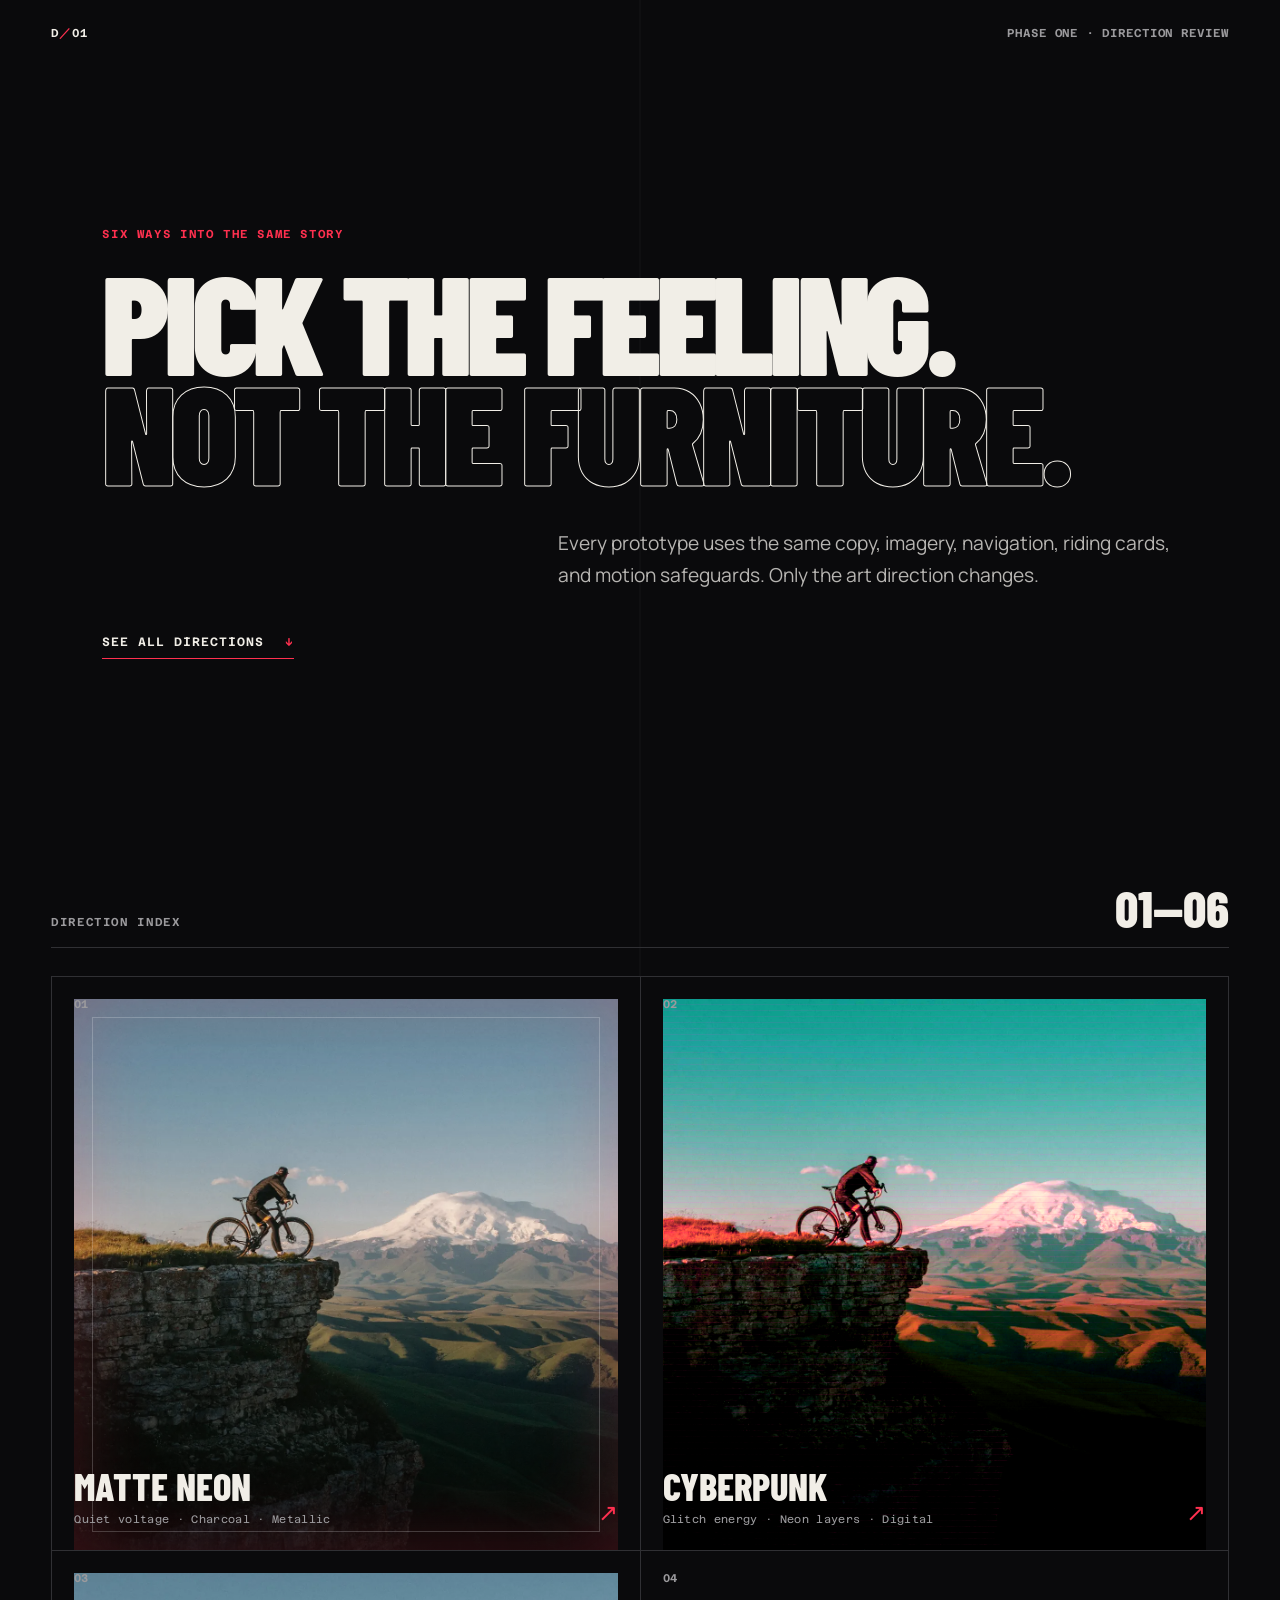
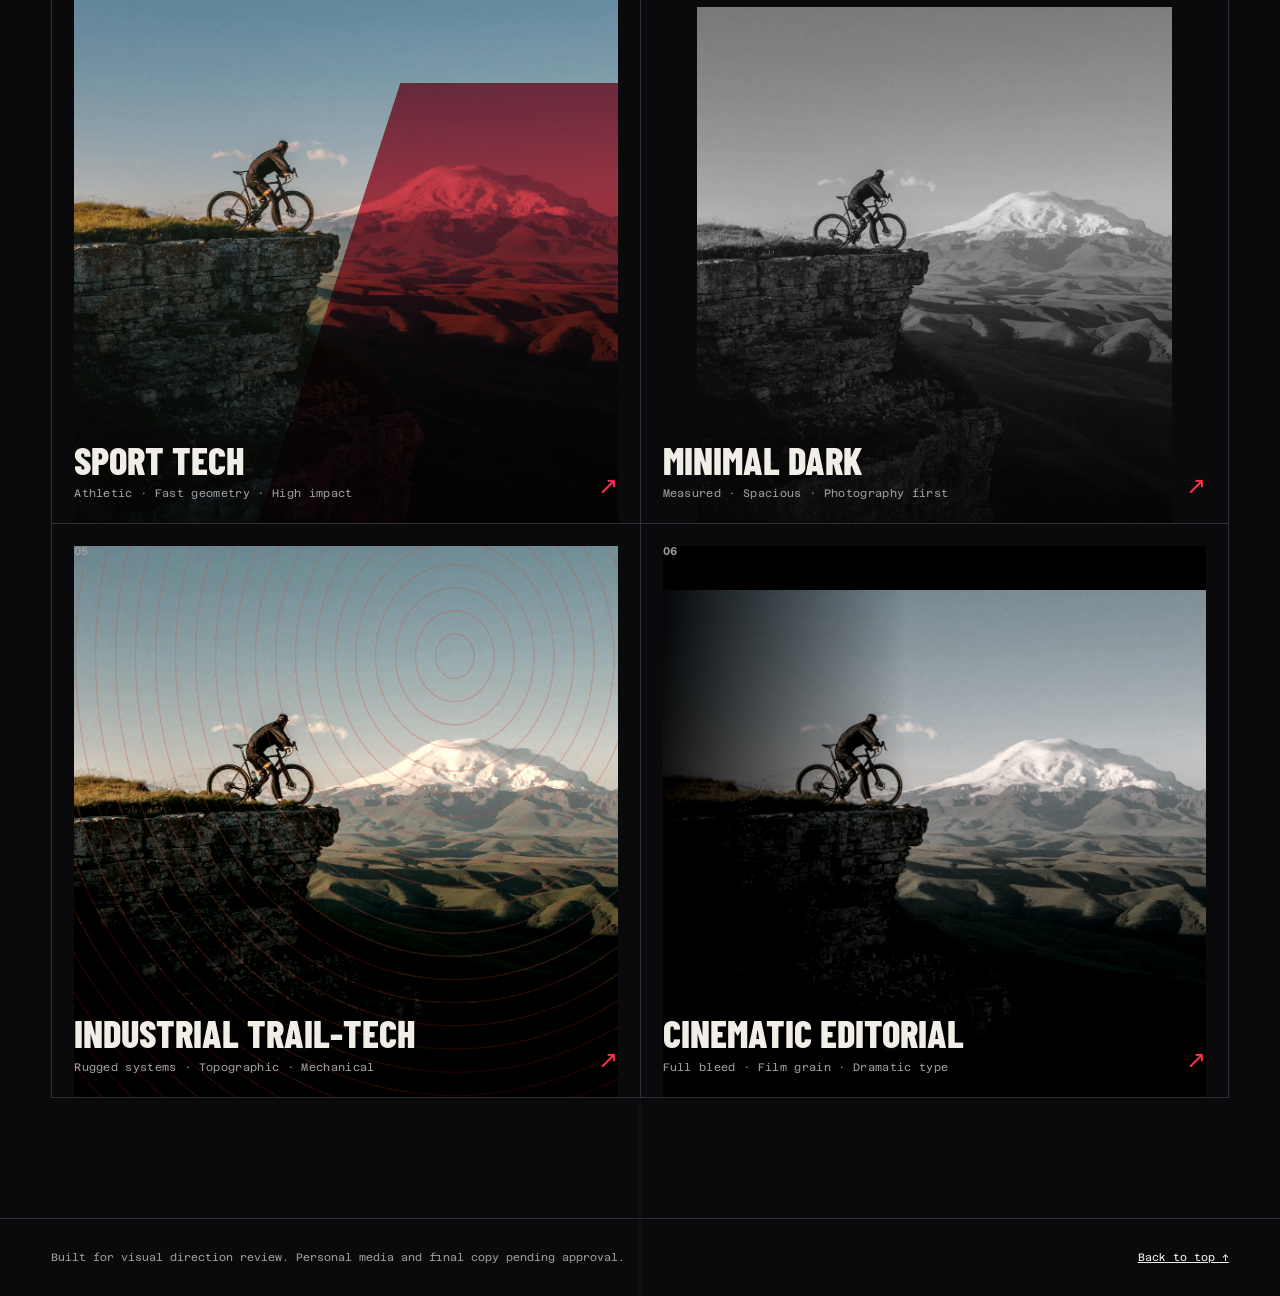
==== index.html @ 5cd61dc7 "prototype Phase 1 done" ====
<!doctype html>
<html lang="en">
  <head>
    <meta charset="utf-8">
    <meta name="viewport" content="width=device-width, initial-scale=1">
    <meta name="robots" content="noindex, nofollow">
    <meta name="theme-color" content="#0a0a0c">
    <title>Dylan — Phase One Prototypes</title>
    <link rel="preconnect" href="https://fonts.googleapis.com">
    <link rel="preconnect" href="https://fonts.gstatic.com" crossorigin>
    <link href="https://fonts.googleapis.com/css2?family=Azeret+Mono:wght@400;600&family=Barlow+Condensed:wght@600;800;900&family=Manrope:wght@400;600;700&display=swap" rel="stylesheet">
    <link rel="stylesheet" href="gallery.css">
  </head>
  <body>
    <header class="gallery-header">
      <a class="gallery-mark" href="index.html" aria-label="Prototype gallery home">D<span>／</span>01</a>
      <p>Phase one · Direction review</p>
    </header>

    <main>
      <section class="intro" aria-labelledby="page-title">
        <p class="eyebrow">Six ways into the same story</p>
        <h1 id="page-title">Pick the feeling.<br><em>Not the furniture.</em></h1>
        <p class="lede">Every prototype uses the same copy, imagery, navigation, riding cards, and motion safeguards. Only the art direction changes.</p>
        <a class="jump-link" href="#directions">See all directions <span aria-hidden="true">↓</span></a>
      </section>

      <section class="directions" id="directions" aria-labelledby="directions-title">
        <div class="section-intro">
          <p>Direction index</p>
          <h2 id="directions-title">01—06</h2>
        </div>

        <div class="prototype-grid">
          <a class="prototype-card matte" href="matte-neon/index.html">
            <span class="card-number">01</span>
            <span class="card-art" aria-hidden="true"><i></i></span>
            <span class="card-copy">
              <strong>Matte Neon</strong>
              <small>Quiet voltage · Charcoal · Metallic</small>
            </span>
            <span class="card-arrow" aria-hidden="true">↗</span>
          </a>

          <a class="prototype-card cyber" href="cyberpunk/index.html">
            <span class="card-number">02</span>
            <span class="card-art" aria-hidden="true"><i></i></span>
            <span class="card-copy">
              <strong>Cyberpunk</strong>
              <small>Glitch energy · Neon layers · Digital</small>
            </span>
            <span class="card-arrow" aria-hidden="true">↗</span>
          </a>

          <a class="prototype-card sport" href="sport-tech/index.html">
            <span class="card-number">03</span>
            <span class="card-art" aria-hidden="true"><i></i></span>
            <span class="card-copy">
              <strong>Sport Tech</strong>
              <small>Athletic · Fast geometry · High impact</small>
            </span>
            <span class="card-arrow" aria-hidden="true">↗</span>
          </a>

          <a class="prototype-card minimal" href="minimal-dark/index.html">
            <span class="card-number">04</span>
            <span class="card-art" aria-hidden="true"><i></i></span>
            <span class="card-copy">
              <strong>Minimal Dark</strong>
              <small>Measured · Spacious · Photography first</small>
            </span>
            <span class="card-arrow" aria-hidden="true">↗</span>
          </a>

          <a class="prototype-card trail" href="industrial-trail-tech/index.html">
            <span class="card-number">05</span>
            <span class="card-art" aria-hidden="true"><i></i></span>
            <span class="card-copy">
              <strong>Industrial Trail-Tech</strong>
              <small>Rugged systems · Topographic · Mechanical</small>
            </span>
            <span class="card-arrow" aria-hidden="true">↗</span>
          </a>

          <a class="prototype-card cinema" href="cinematic-editorial/index.html">
            <span class="card-number">06</span>
            <span class="card-art" aria-hidden="true"><i></i></span>
            <span class="card-copy">
              <strong>Cinematic Editorial</strong>
              <small>Full bleed · Film grain · Dramatic type</small>
            </span>
            <span class="card-arrow" aria-hidden="true">↗</span>
          </a>
        </div>
      </section>
    </main>

    <footer>
      <p>Built for visual direction review. Personal media and final copy pending approval.</p>
      <a href="#top" onclick="window.scrollTo({ top: 0, behavior: 'smooth' }); return false;">Back to top ↑</a>
    </footer>
  </body>
</html>
---- gallery.css ----
:root {
  color-scheme: dark;
  --ink: #0a0a0c;
  --paper: #f1eee7;
  --red: #ff304f;
  --muted: #9b9a9d;
  --line: #303034;
}

* {
  box-sizing: border-box;
}

html {
  scroll-behavior: smooth;
}

body {
  margin: 0;
  overflow-x: hidden;
  color: var(--paper);
  background:
    linear-gradient(90deg, transparent 49.9%, rgba(255, 255, 255, 0.035) 50%, transparent 50.1%),
    var(--ink);
  font-family: "Manrope", sans-serif;
}

a {
  color: inherit;
}

a:focus-visible {
  outline: 3px solid var(--red);
  outline-offset: 5px;
}

.gallery-header {
  position: absolute;
  z-index: 2;
  top: 0;
  display: flex;
  justify-content: space-between;
  width: 100%;
  padding: 28px clamp(22px, 4vw, 64px);
  font: 600 0.72rem/1 "Azeret Mono", monospace;
  letter-spacing: 0.08em;
  text-transform: uppercase;
}

.gallery-header p {
  margin: 0;
  color: var(--muted);
}

.gallery-mark {
  text-decoration: none;
}

.gallery-mark span {
  color: var(--red);
}

.intro {
  display: grid;
  align-content: center;
  min-height: 92svh;
  padding: 130px clamp(22px, 8vw, 128px) 70px;
}

.eyebrow,
.section-intro p {
  margin: 0 0 24px;
  color: var(--red);
  font: 600 0.72rem/1 "Azeret Mono", monospace;
  letter-spacing: 0.14em;
  text-transform: uppercase;
}

h1 {
  max-width: 1100px;
  margin: 0;
  font: 900 clamp(4rem, 11vw, 10.5rem)/0.78 "Barlow Condensed", sans-serif;
  letter-spacing: -0.045em;
  text-transform: uppercase;
}

h1 em {
  color: transparent;
  -webkit-text-stroke: 1px var(--paper);
  font-style: normal;
}

.lede {
  max-width: 620px;
  margin: 44px 0 0 auto;
  color: #b7b5b2;
  font-size: clamp(1rem, 1.5vw, 1.25rem);
  line-height: 1.65;
}

.jump-link {
  width: fit-content;
  margin-top: 44px;
  border-bottom: 1px solid var(--red);
  padding: 0 0 10px;
  font: 600 0.76rem/1 "Azeret Mono", monospace;
  letter-spacing: 0.08em;
  text-decoration: none;
  text-transform: uppercase;
}

.jump-link span {
  display: inline-block;
  margin-left: 12px;
  color: var(--red);
}

.directions {
  padding: 60px clamp(16px, 4vw, 64px) 120px;
}

.section-intro {
  display: flex;
  align-items: end;
  justify-content: space-between;
  margin-bottom: 28px;
  border-bottom: 1px solid var(--line);
  padding-bottom: 18px;
}

.section-intro p {
  margin: 0;
  color: var(--muted);
}

.section-intro h2 {
  margin: 0;
  font: 800 clamp(2rem, 4vw, 4rem)/0.8 "Barlow Condensed", sans-serif;
}

.prototype-grid {
  display: grid;
  grid-template-columns: repeat(2, minmax(0, 1fr));
  gap: 1px;
  overflow: hidden;
  border: 1px solid var(--line);
  background: var(--line);
}

.prototype-card {
  position: relative;
  display: grid;
  grid-template-columns: 50px 1fr auto;
  grid-template-rows: minmax(260px, 35vw) auto;
  gap: 0 18px;
  min-width: 0;
  padding: 22px;
  overflow: hidden;
  background: var(--ink);
  text-decoration: none;
}

.card-number {
  z-index: 1;
  color: var(--muted);
  font: 600 0.7rem/1 "Azeret Mono", monospace;
}

.card-art {
  grid-column: 1 / -1;
  grid-row: 1;
  position: absolute;
  inset: 0;
  overflow: hidden;
  background:
    linear-gradient(0deg, rgba(0, 0, 0, 0.72), transparent 55%),
    url("assets/mountain-bike-hero-1200.webp") center 45% / cover;
  filter: saturate(0.8);
  transition: transform 700ms cubic-bezier(0.2, 0.7, 0, 1), filter 700ms ease;
}

.card-art::after,
.card-art i {
  position: absolute;
  content: "";
}

.card-copy {
  z-index: 1;
  grid-column: 1 / 3;
  grid-row: 2;
  display: grid;
  gap: 7px;
  padding-top: 20px;
}

.card-copy strong {
  font: 800 clamp(1.7rem, 3vw, 3.1rem)/1 "Barlow Condensed", sans-serif;
  text-transform: uppercase;
}

.card-copy small {
  color: var(--muted);
  font: 400 0.68rem/1.4 "Azeret Mono", monospace;
  letter-spacing: 0.03em;
}

.card-arrow {
  z-index: 1;
  grid-column: 3;
  grid-row: 2;
  align-self: end;
  color: var(--red);
  font-size: 1.5rem;
  transition: transform 250ms ease;
}

.prototype-card:hover .card-art {
  transform: scale(1.035);
  filter: saturate(1.1);
}

.prototype-card:hover .card-arrow {
  transform: translate(5px, -5px);
}

.matte .card-art {
  box-shadow: inset 0 0 80px rgba(255, 48, 79, 0.25);
}

.matte .card-art::after {
  inset: 18px;
  border: 1px solid rgba(255, 255, 255, 0.2);
}

.cyber .card-art {
  background-position: center 50%;
  filter: saturate(1.8) contrast(1.25) hue-rotate(330deg);
}

.cyber .card-art::after {
  inset: 0;
  background: repeating-linear-gradient(0deg, transparent 0 5px, rgba(255, 38, 80, 0.11) 6px);
}

.sport .card-art::after {
  right: -12%;
  bottom: -30%;
  width: 70%;
  height: 110%;
  background: rgba(236, 20, 52, 0.82);
  transform: skewX(-18deg);
  mix-blend-mode: multiply;
}

.minimal .card-art {
  inset: 34px 34px 0;
  filter: grayscale(1);
}

.trail .card-art {
  filter: sepia(0.25) saturate(0.7) contrast(1.25);
}

.trail .card-art::after {
  inset: 0;
  background: repeating-radial-gradient(ellipse at 70% 20%, transparent 0 18px, rgba(235, 64, 40, 0.24) 19px 20px);
}

.cinema .card-art {
  filter: grayscale(0.7) contrast(1.2);
}

.cinema .card-art::after {
  inset: 0;
  background: linear-gradient(90deg, rgba(0, 0, 0, 0.8), transparent 45%), linear-gradient(0deg, #000 0 8%, transparent 8% 92%, #000 92%);
}

footer {
  display: flex;
  justify-content: space-between;
  gap: 30px;
  border-top: 1px solid var(--line);
  padding: 30px clamp(22px, 4vw, 64px);
  color: var(--muted);
  font: 400 0.67rem/1.6 "Azeret Mono", monospace;
}

footer p {
  margin: 0;
}

footer a {
  color: var(--paper);
  white-space: nowrap;
}

@media (max-width: 760px) {
  .gallery-header {
    padding-top: 22px;
  }

  .gallery-header p {
    display: none;
  }

  .intro {
    min-height: 82svh;
  }

  h1 {
    font-size: clamp(3.5rem, 19vw, 6.2rem);
  }

  .lede {
    margin-left: 0;
  }

  .prototype-grid {
    grid-template-columns: 1fr;
  }

  .prototype-card {
    grid-template-rows: minmax(300px, 105vw) auto;
  }

  footer {
    align-items: flex-start;
    flex-direction: column;
  }
}

@media (prefers-reduced-motion: reduce) {
  html {
    scroll-behavior: auto;
  }

  *,
  *::before,
  *::after {
    scroll-behavior: auto !important;
    transition-duration: 0.01ms !important;
  }
}
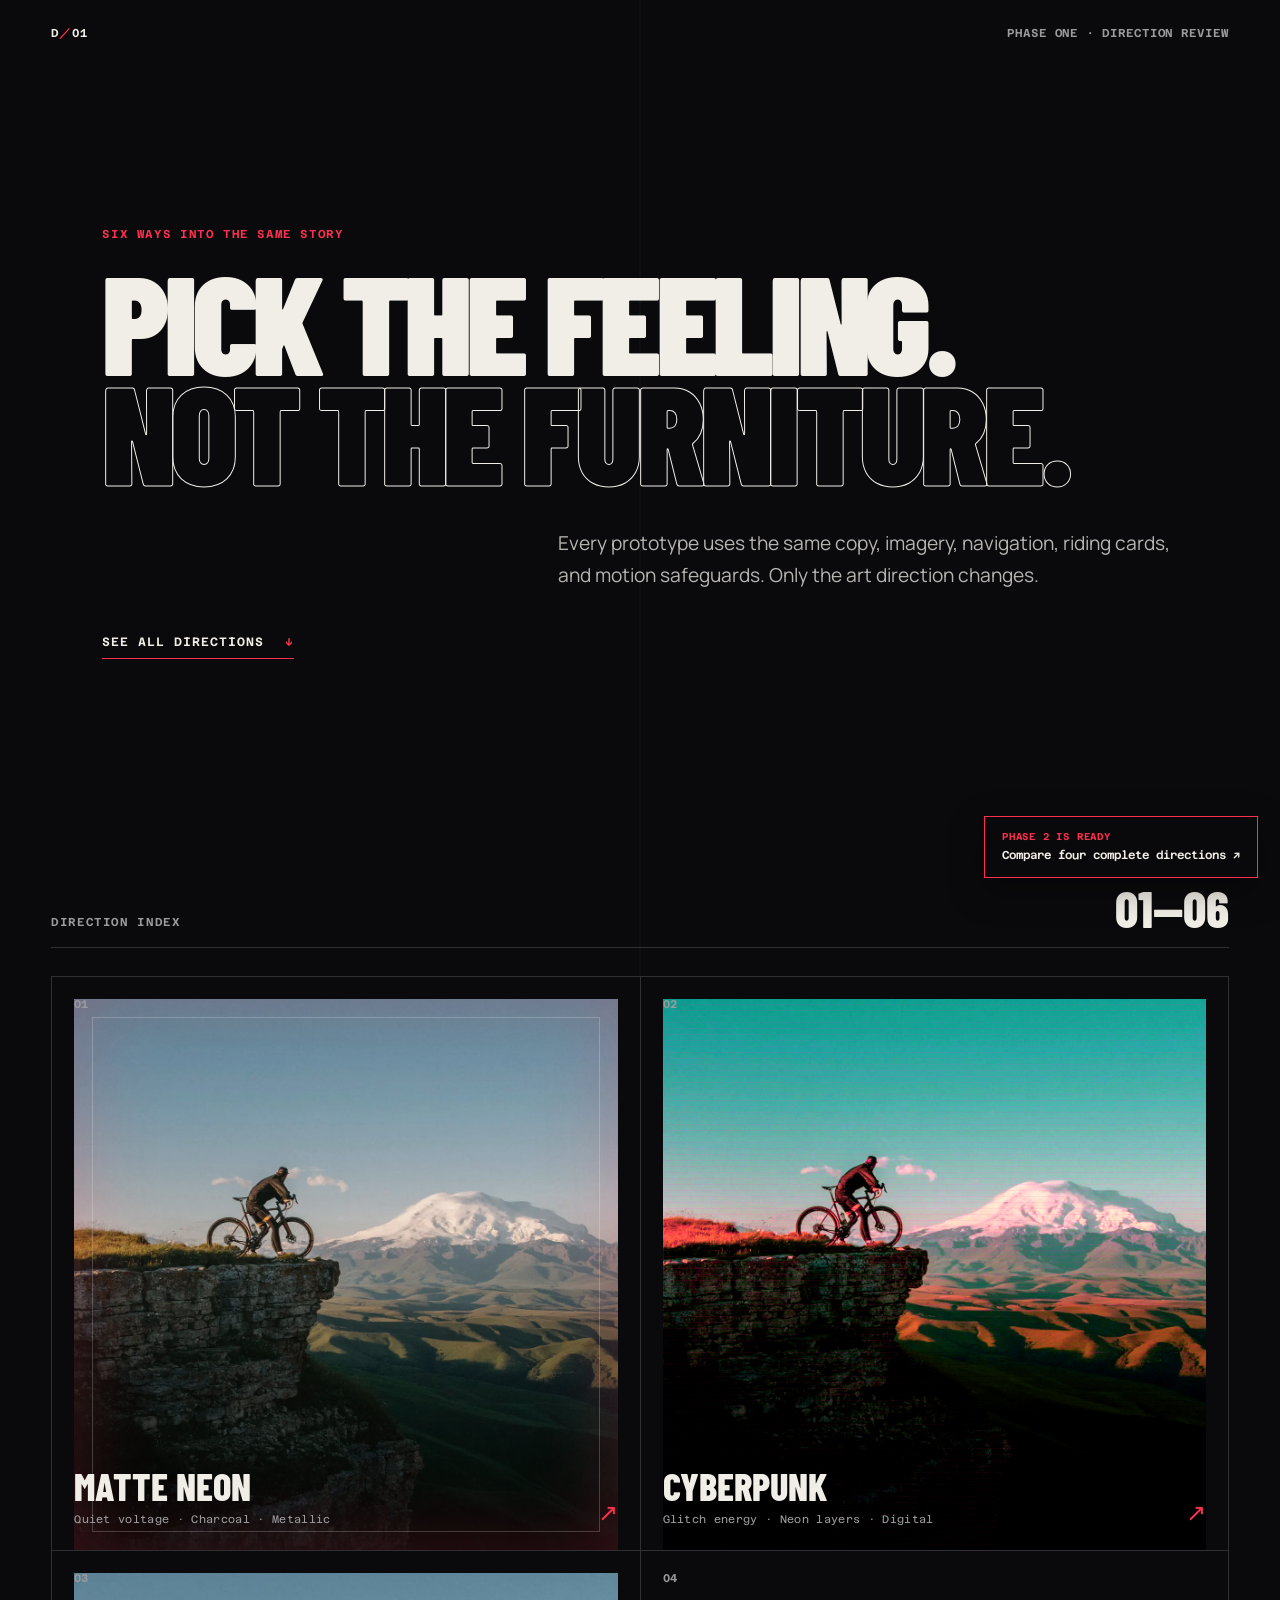
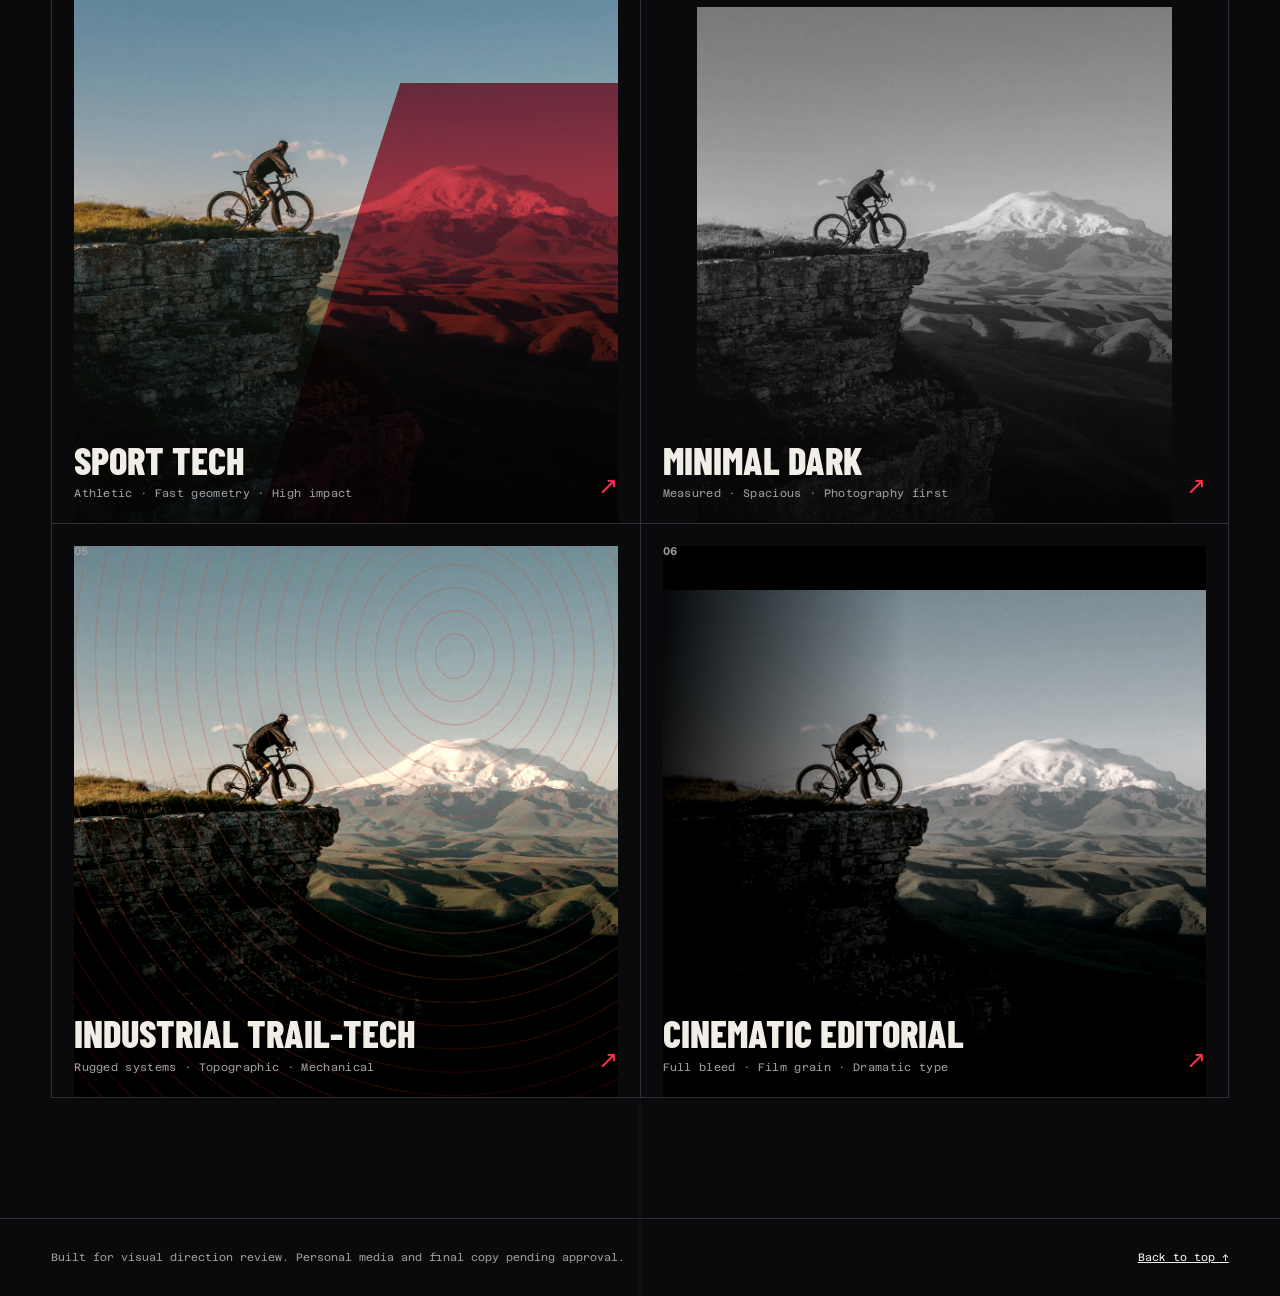
==== commit 9bfdbe99: "Add Trail Circuit page with theme initialization and styles - Created theme-init.js to manage light/" ====
--- a/index.html
+++ b/index.html
@@ -12,6 +12,7 @@
     <link rel="stylesheet" href="gallery.css">
   </head>
   <body>
+    <a class="phase-two-callout" href="phase-two/index.html"><span>Phase 2 is ready</span>Compare four complete directions ↗</a>
     <header class="gallery-header">
       <a class="gallery-mark" href="index.html" aria-label="Prototype gallery home">D<span>／</span>01</a>
       <p>Phase one · Direction review</p>
--- a/gallery.css
+++ b/gallery.css
@@ -32,6 +32,29 @@
 a:focus-visible {
   outline: 3px solid var(--red);
   outline-offset: 5px;
+}
+
+.phase-two-callout {
+  position: fixed;
+  z-index: 5;
+  right: 22px;
+  bottom: 22px;
+  display: grid;
+  gap: 4px;
+  border: 1px solid var(--red);
+  padding: 14px 17px;
+  background: rgba(10, 10, 12, 0.92);
+  box-shadow: 0 12px 35px rgba(0, 0, 0, 0.35);
+  font: 600 0.72rem/1.3 "Azeret Mono", monospace;
+  text-decoration: none;
+  backdrop-filter: blur(12px);
+}
+
+.phase-two-callout span {
+  color: var(--red);
+  font-size: 0.62rem;
+  letter-spacing: 0.08em;
+  text-transform: uppercase;
 }
 
 .gallery-header {
@@ -296,6 +319,11 @@
 }
 
 @media (max-width: 760px) {
+  .phase-two-callout {
+    right: 12px;
+    bottom: 12px;
+    left: 12px;
+  }
   .gallery-header {
     padding-top: 22px;
   }
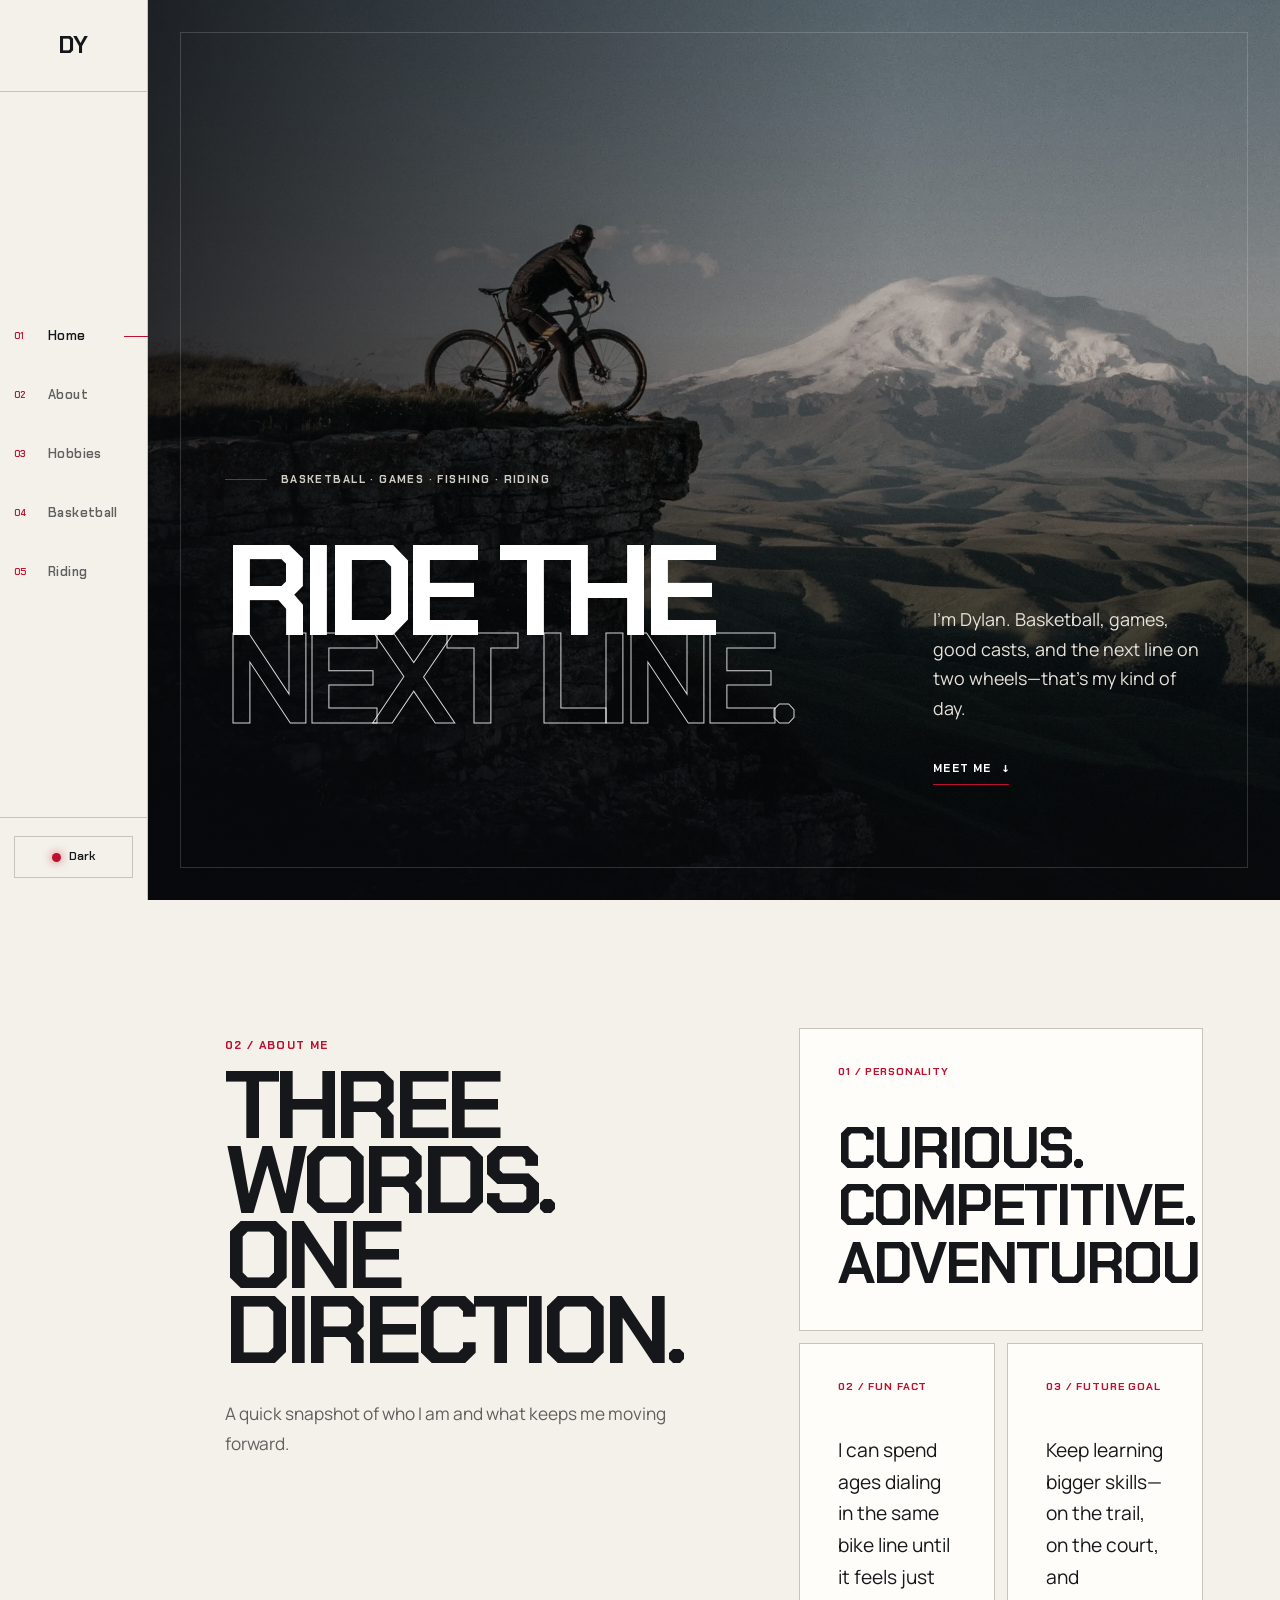
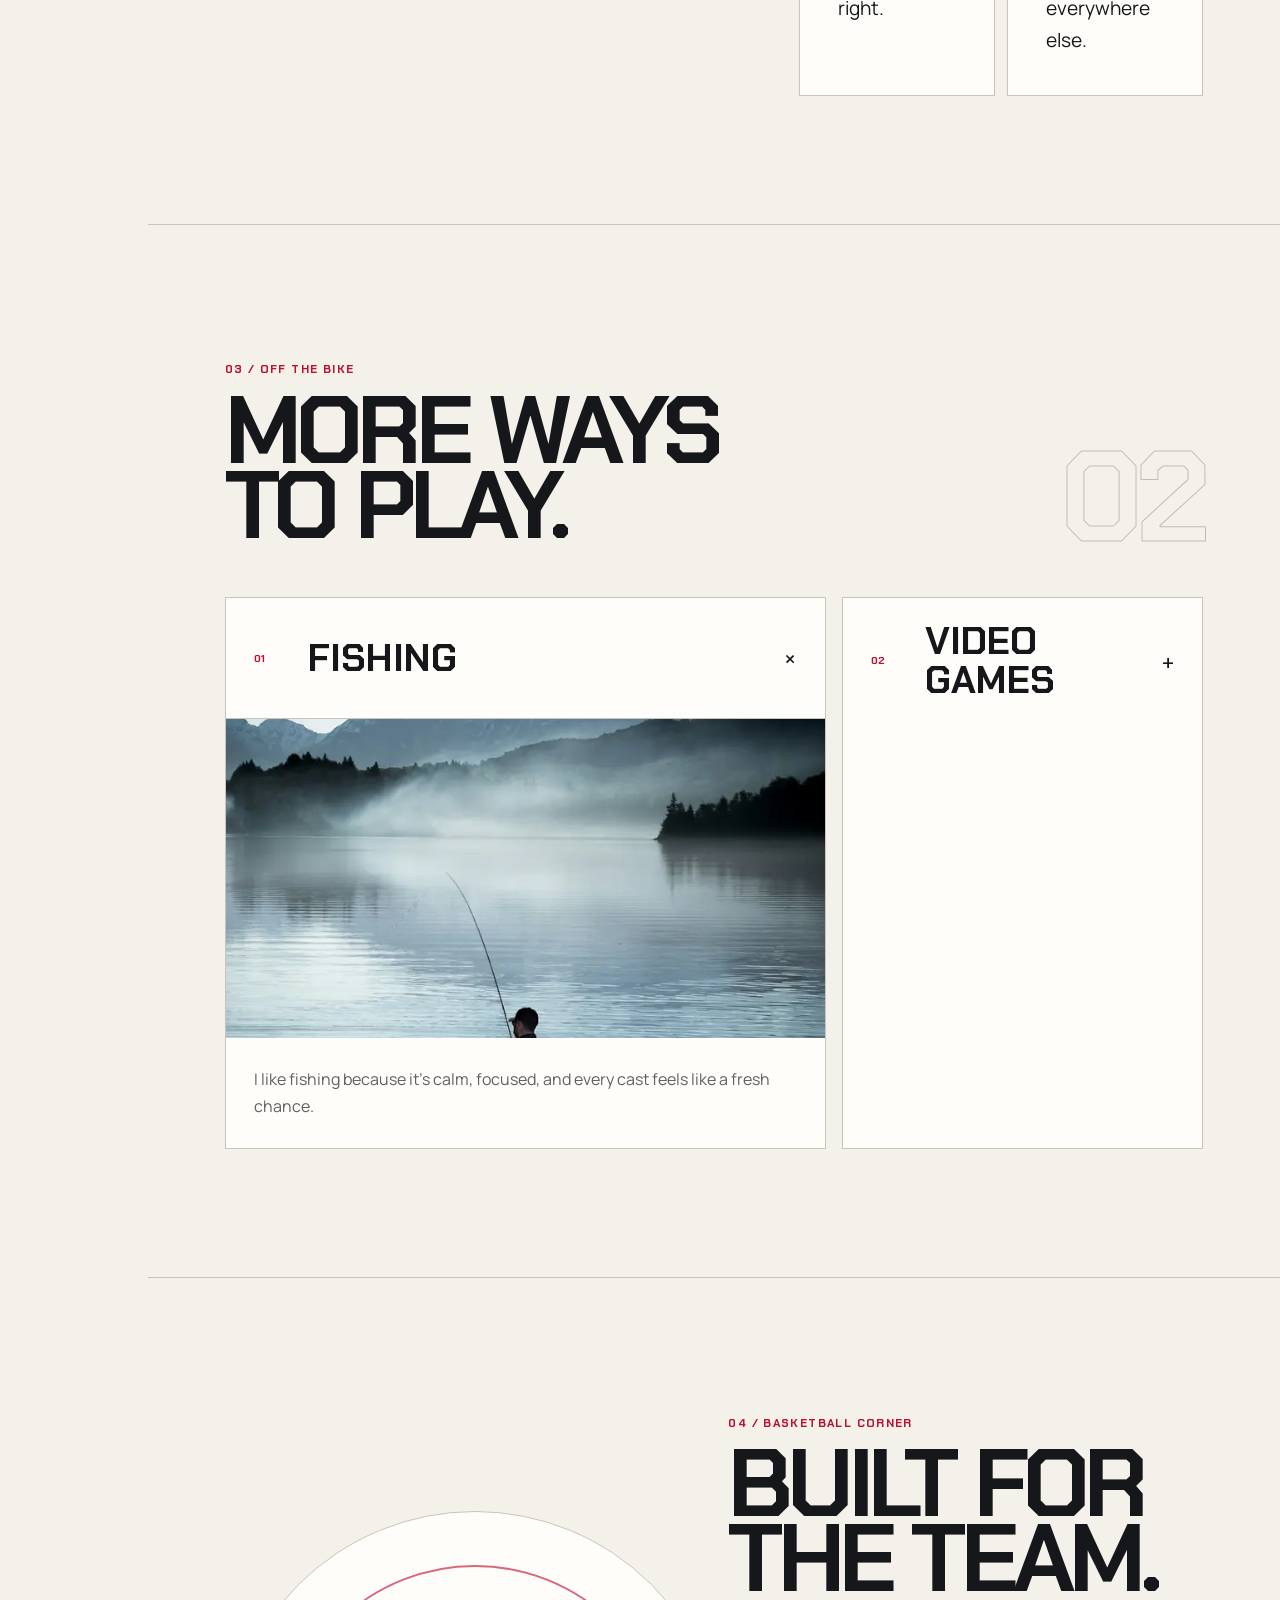
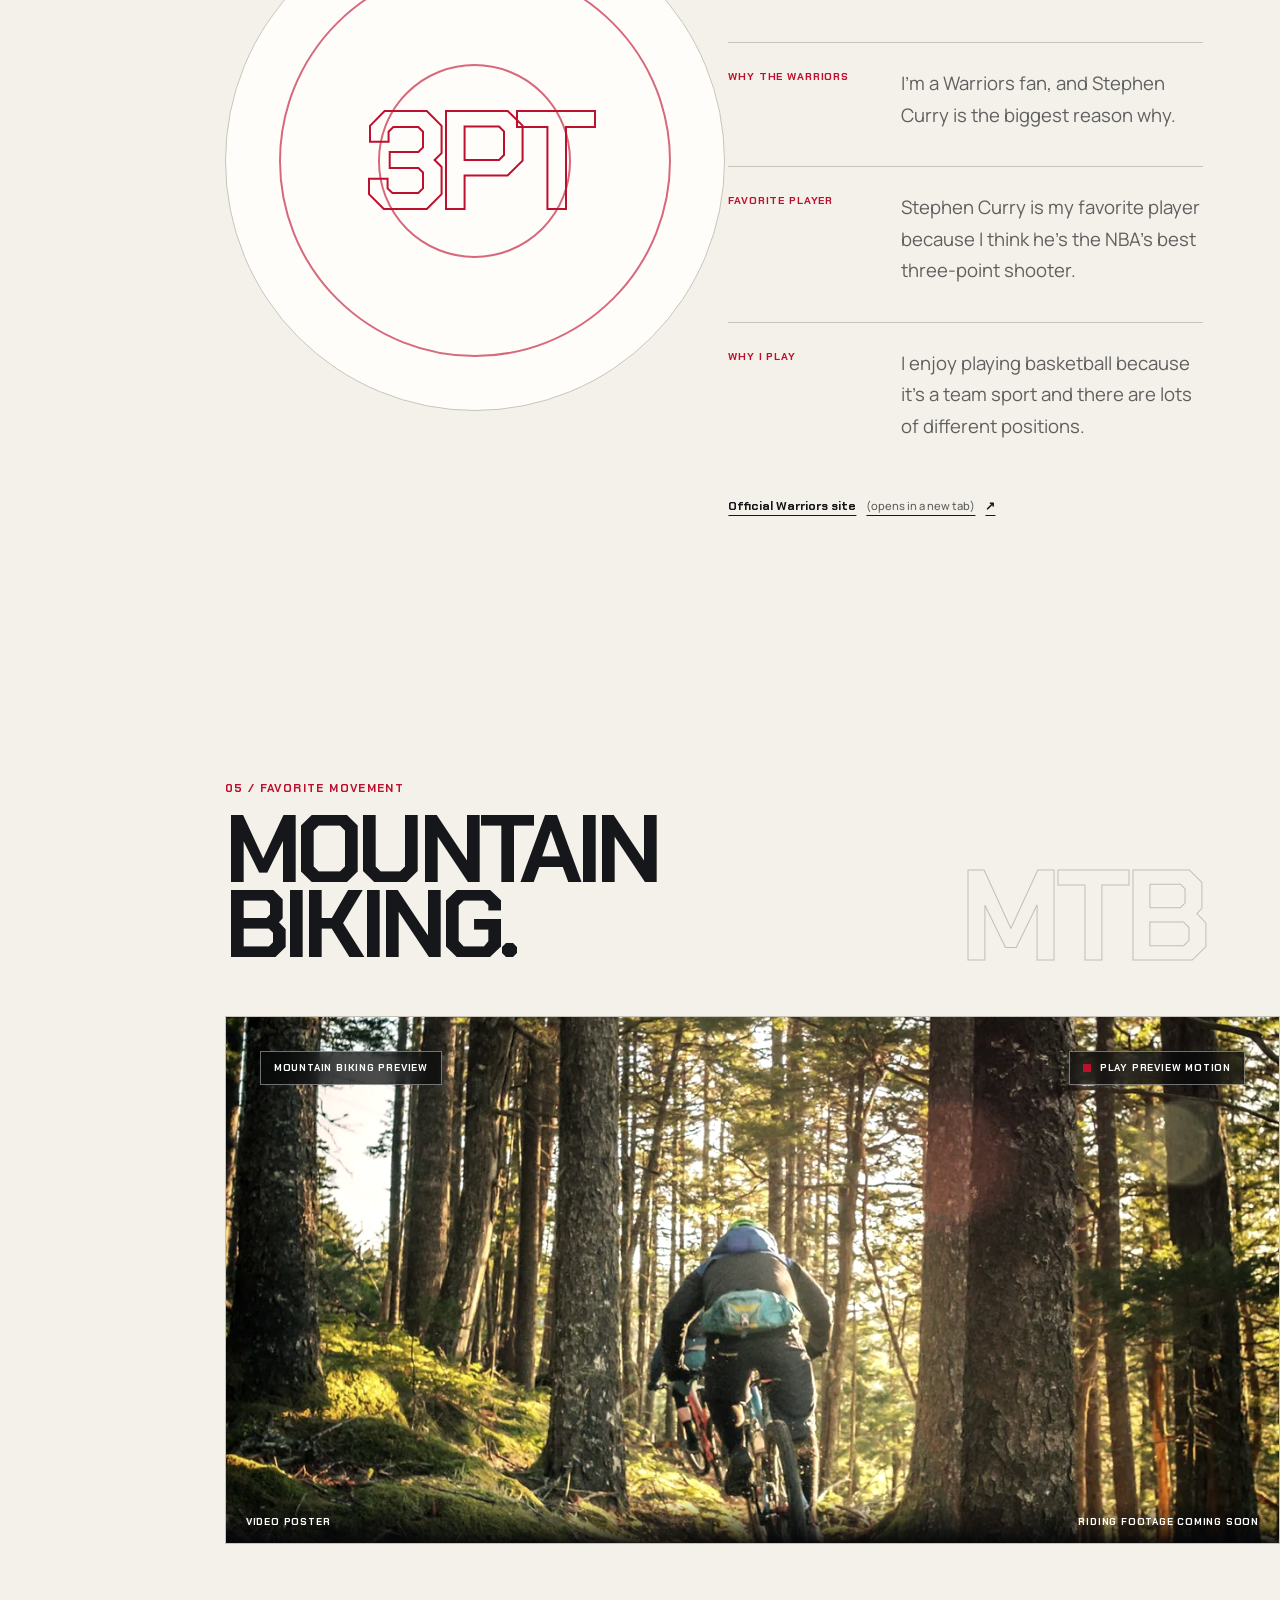
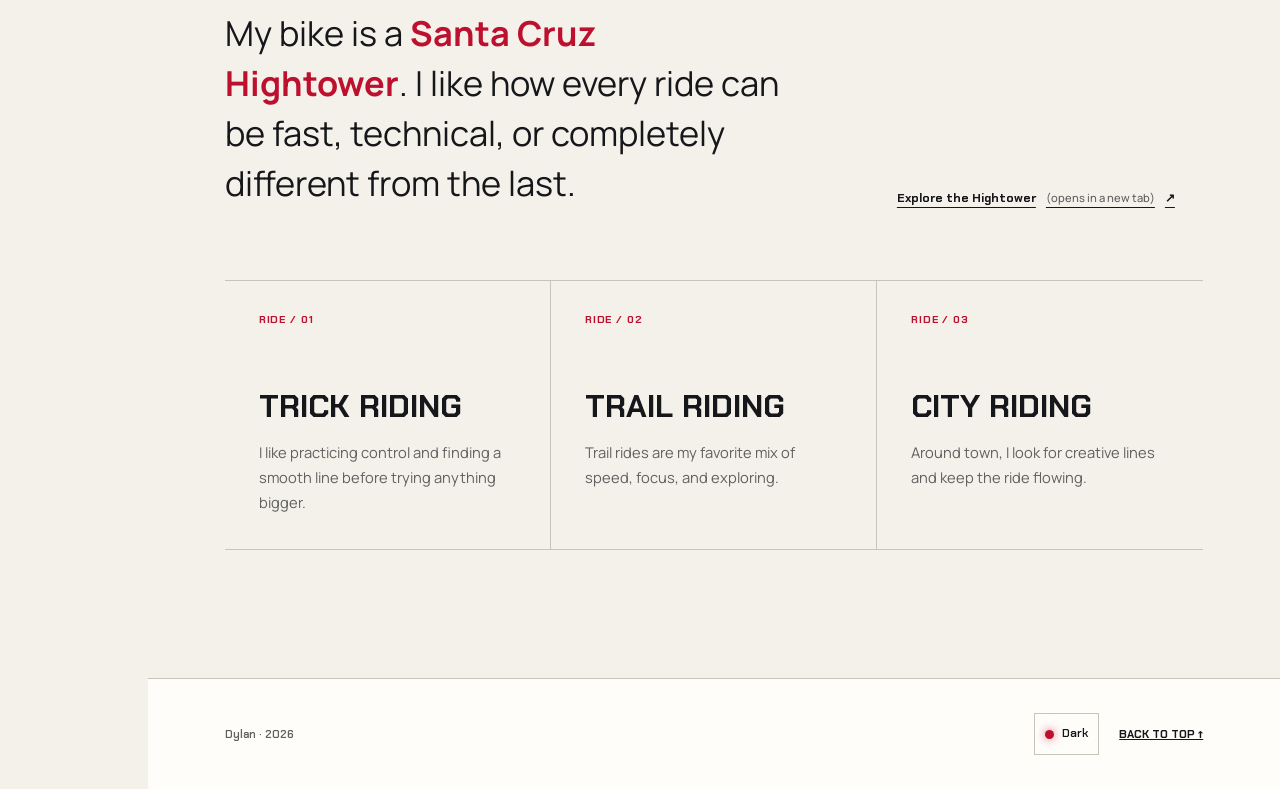
==== commit 4e962ab1: "Add baseline styles, scripts, and theme initialization - Introduced baseline.css for editorial art d" ====
--- a/index.html
+++ b/index.html
@@ -4,101 +4,167 @@
     <meta charset="utf-8">
     <meta name="viewport" content="width=device-width, initial-scale=1">
     <meta name="robots" content="noindex, nofollow">
-    <meta name="theme-color" content="#0a0a0c">
-    <title>Dylan — Phase One Prototypes</title>
+    <meta name="theme-color" content="#111318">
+    <title>Dylan — Basketball, Games, Fishing &amp; Mountain Biking</title>
     <link rel="preconnect" href="https://fonts.googleapis.com">
     <link rel="preconnect" href="https://fonts.gstatic.com" crossorigin>
-    <link href="https://fonts.googleapis.com/css2?family=Azeret+Mono:wght@400;600&family=Barlow+Condensed:wght@600;800;900&family=Manrope:wght@400;600;700&display=swap" rel="stylesheet">
-    <link rel="stylesheet" href="gallery.css">
+    <link href="https://fonts.googleapis.com/css2?family=Chakra+Petch:wght@500;600;700&family=Manrope:wght@400;500;600;700&display=swap" rel="stylesheet">
+    <script src="theme-init.js"></script>
+    <link rel="stylesheet" href="styles.css">
+    <link rel="stylesheet" href="baseline.css">
+    <script src="script.js" defer></script>
   </head>
-  <body>
-    <a class="phase-two-callout" href="phase-two/index.html"><span>Phase 2 is ready</span>Compare four complete directions ↗</a>
-    <header class="gallery-header">
-      <a class="gallery-mark" href="index.html" aria-label="Prototype gallery home">D<span>／</span>01</a>
-      <p>Phase one · Direction review</p>
+  <body class="baseline-editorial">
+    <a class="skip-link" href="#main-content">Skip to content</a>
+    <header class="mobile-bar">
+      <a class="mobile-brand" href="#home" aria-label="Dylan home">DY</a>
+      <button class="menu-button" type="button" aria-expanded="false" aria-controls="mobile-menu" aria-label="Open navigation"><span></span><span></span></button>
     </header>
+    <aside class="desktop-rail" aria-label="Primary navigation">
+      <a class="brand" href="#home" aria-label="Dylan home">DY</a>
+      <nav>
+        <a class="is-active" href="#home" data-nav aria-current="location"><span class="nav-index">01</span><span>Home</span></a>
+        <a href="#about" data-nav><span class="nav-index">02</span><span>About</span></a>
+        <a href="#hobbies" data-nav><span class="nav-index">03</span><span>Hobbies</span></a>
+        <a href="#basketball" data-nav><span class="nav-index">04</span><span>Basketball</span></a>
+        <a href="#riding" data-nav><span class="nav-index">05</span><span>Riding</span></a>
+        <a href="#billie" data-nav hidden><span class="nav-index">06</span><span>Billie</span></a>
+      </nav>
+      <div class="rail-actions">
+        <button class="theme-button" type="button" data-theme-toggle><span class="theme-label">Light</span></button>
+      </div>
+    </aside>
+    <div class="mobile-menu" id="mobile-menu" hidden>
+      <nav aria-label="Mobile navigation">
+        <a class="is-active" href="#home" data-nav><span>01</span>Home</a>
+        <a href="#about" data-nav><span>02</span>About Me</a>
+        <a href="#hobbies" data-nav><span>03</span>Hobbies</a>
+        <a href="#basketball" data-nav><span>04</span>Basketball</a>
+        <a href="#riding" data-nav><span>05</span>Mountain Biking</a>
+        <a href="#billie" data-nav hidden><span>06</span>Billie</a>
+      </nav>
+      <div class="mobile-menu-actions">
+        <button class="theme-button" type="button" data-theme-toggle><span class="theme-label">Light</span></button>
+      </div>
+    </div>
 
-    <main>
-      <section class="intro" aria-labelledby="page-title">
-        <p class="eyebrow">Six ways into the same story</p>
-        <h1 id="page-title">Pick the feeling.<br><em>Not the furniture.</em></h1>
-        <p class="lede">Every prototype uses the same copy, imagery, navigation, riding cards, and motion safeguards. Only the art direction changes.</p>
-        <a class="jump-link" href="#directions">See all directions <span aria-hidden="true">↓</span></a>
+    <main id="main-content">
+      <section class="hero" id="home" data-section aria-labelledby="hero-title">
+        <img class="hero-photo" src="assets/mountain-bike-hero-1200.webp" srcset="assets/mountain-bike-hero-720.webp 720w, assets/mountain-bike-hero-1200.webp 1200w, assets/mountain-bike-hero-1800.webp 1800w" sizes="100vw" fetchpriority="high" alt="A mountain biker riding along a high ridge with a mountain beyond">
+        <div class="hero-shade"></div><div class="hero-decoration" aria-hidden="true"></div>
+        <div class="hero-content">
+          <p class="hero-kicker">Basketball · Games · Fishing · Riding</p>
+          <h1 id="hero-title"><span class="hero-title-line">Ride the</span><span class="hero-title-line accent-line">next line.</span></h1>
+          <p class="hero-intro">I’m Dylan. Basketball, games, good casts, and the next line on two wheels—that’s my kind of day.</p>
+          <a class="hero-scroll" href="#about">Meet me <span aria-hidden="true">↓</span></a>
+        </div>
       </section>
 
-      <section class="directions" id="directions" aria-labelledby="directions-title">
-        <div class="section-intro">
-          <p>Direction index</p>
-          <h2 id="directions-title">01—06</h2>
+      <section class="section about-section" id="about" data-section aria-labelledby="about-title">
+        <div class="section-shell about-layout">
+          <div data-reveal>
+            <p class="section-kicker">02 / About me</p>
+            <h2 class="section-title" id="about-title">Three words.<br>One direction.</h2>
+            <p class="section-lede">A quick snapshot of who I am and what keeps me moving forward.</p>
+          </div>
+          <div class="trait-grid">
+            <article class="trait-card" data-reveal><span>01 / Personality</span><strong>Curious.<br>Competitive.<br>Adventurous.</strong></article>
+            <article class="trait-card" data-reveal><span>02 / Fun fact</span><p>I can spend ages dialing in the same bike line until it feels just right.</p></article>
+            <article class="trait-card" data-reveal><span>03 / Future goal</span><p>Keep learning bigger skills—on the trail, on the court, and everywhere else.</p></article>
+          </div>
         </div>
+      </section>
 
-        <div class="prototype-grid">
-          <a class="prototype-card matte" href="matte-neon/index.html">
-            <span class="card-number">01</span>
-            <span class="card-art" aria-hidden="true"><i></i></span>
-            <span class="card-copy">
-              <strong>Matte Neon</strong>
-              <small>Quiet voltage · Charcoal · Metallic</small>
-            </span>
-            <span class="card-arrow" aria-hidden="true">↗</span>
-          </a>
+      <section class="section hobbies-section" id="hobbies" data-section aria-labelledby="hobbies-title">
+        <div class="section-shell">
+          <header class="section-heading-row" data-reveal>
+            <div><p class="section-kicker">03 / Off the bike</p><h2 class="section-title" id="hobbies-title">More ways<br>to play.</h2></div>
+            <span class="section-index" aria-hidden="true">02</span>
+          </header>
+          <div class="hobby-grid">
+            <details class="hobby-card" open data-reveal>
+              <summary><span>01</span><strong>Fishing</strong><i aria-hidden="true">+</i></summary>
+              <div class="hobby-panel">
+                <div class="hobby-image"><img src="assets/fishing-1200.webp" srcset="assets/fishing-720.webp 720w, assets/fishing-1200.webp 1200w, assets/fishing-1600.webp 1600w" sizes="(max-width: 760px) 100vw, 42vw" loading="lazy" alt="An angler fishing in a calm mountain lake"></div>
+                <div class="hobby-copy"><p>I like fishing because it’s calm, focused, and every cast feels like a fresh chance.</p></div>
+              </div>
+            </details>
+            <details class="hobby-card" data-reveal>
+              <summary><span>02</span><strong>Video Games</strong><i aria-hidden="true">+</i></summary>
+              <div class="hobby-panel"><div class="game-grid"><span>NBA 2K</span><span>Rocket League</span><span>Minecraft</span><span>Rainbow Six Siege</span></div></div>
+            </details>
+          </div>
+        </div>
+      </section>
 
-          <a class="prototype-card cyber" href="cyberpunk/index.html">
-            <span class="card-number">02</span>
-            <span class="card-art" aria-hidden="true"><i></i></span>
-            <span class="card-copy">
-              <strong>Cyberpunk</strong>
-              <small>Glitch energy · Neon layers · Digital</small>
-            </span>
-            <span class="card-arrow" aria-hidden="true">↗</span>
-          </a>
+      <section class="section basketball-section" id="basketball" data-section aria-labelledby="basketball-title">
+        <div class="section-shell basketball-layout">
+          <div class="court-graphic" aria-hidden="true" data-reveal><span>3PT</span></div>
+          <div class="basketball-copy" data-reveal>
+            <p class="section-kicker">04 / Basketball corner</p>
+            <h2 class="section-title" id="basketball-title">Built for<br>the team.</h2>
+            <div class="quote-stack">
+              <article class="quote-card"><span>Why the Warriors</span><p>I’m a Warriors fan, and Stephen Curry is the biggest reason why.</p></article>
+              <article class="quote-card"><span>Favorite player</span><p>Stephen Curry is my favorite player because I think he’s the NBA’s best three-point shooter.</p></article>
+              <article class="quote-card"><span>Why I play</span><p>I enjoy playing basketball because it's a team sport and there are lots of different positions.</p></article>
+            </div>
+            <a class="external-link" href="https://www.nba.com/warriors" target="_blank" rel="noopener noreferrer">Official Warriors site <small>(opens in a new tab)</small> ↗</a>
+          </div>
+        </div>
+      </section>
 
-          <a class="prototype-card sport" href="sport-tech/index.html">
-            <span class="card-number">03</span>
-            <span class="card-art" aria-hidden="true"><i></i></span>
-            <span class="card-copy">
-              <strong>Sport Tech</strong>
-              <small>Athletic · Fast geometry · High impact</small>
-            </span>
-            <span class="card-arrow" aria-hidden="true">↗</span>
-          </a>
+      <section class="section riding-section" id="riding" data-section aria-labelledby="riding-title">
+        <div class="section-shell">
+          <header class="section-heading-row" data-reveal>
+            <div><p class="section-kicker">05 / Favorite movement</p><h2 class="section-title" id="riding-title">Mountain<br>Biking.</h2></div>
+            <span class="section-index" aria-hidden="true">MTB</span>
+          </header>
+          <div class="media-frame" data-reveal>
+            <img src="assets/mountain-bike-detail-1200.webp" srcset="assets/mountain-bike-detail-720.webp 720w, assets/mountain-bike-detail-1200.webp 1200w, assets/mountain-bike-detail-1600.webp 1600w" sizes="(max-width: 760px) 100vw, 82vw" loading="lazy" alt="A mountain biker riding through a sunlit forest">
+            <div class="media-overlay"><span class="media-kicker">Mountain biking preview</span><button class="media-toggle" type="button" aria-pressed="false"><span>Play preview motion</span></button></div>
+            <div class="media-meta"><span>Video poster</span><span>Riding footage coming soon</span></div>
+          </div>
+          <div class="bike-intro" data-reveal>
+            <p>My bike is a <strong>Santa Cruz Hightower</strong>. I like how every ride can be fast, technical, or completely different from the last.</p>
+            <a class="external-link" href="https://www.santacruzbicycles.com/en-ca/collections/hightower" target="_blank" rel="noopener noreferrer">Explore the Hightower <small>(opens in a new tab)</small> ↗</a>
+          </div>
+          <div class="ride-grid">
+            <article class="ride-card" data-reveal><span>Ride / 01</span><h3>Trick Riding</h3><p>I like practicing control and finding a smooth line before trying anything bigger.</p></article>
+            <article class="ride-card" data-reveal><span>Ride / 02</span><h3>Trail Riding</h3><p>Trail rides are my favorite mix of speed, focus, and exploring.</p></article>
+            <article class="ride-card" data-reveal><span>Ride / 03</span><h3>City Riding</h3><p>Around town, I look for creative lines and keep the ride flowing.</p></article>
+          </div>
+        </div>
+      </section>
 
-          <a class="prototype-card minimal" href="minimal-dark/index.html">
-            <span class="card-number">04</span>
-            <span class="card-art" aria-hidden="true"><i></i></span>
-            <span class="card-copy">
-              <strong>Minimal Dark</strong>
-              <small>Measured · Spacious · Photography first</small>
-            </span>
-            <span class="card-arrow" aria-hidden="true">↗</span>
-          </a>
-
-          <a class="prototype-card trail" href="industrial-trail-tech/index.html">
-            <span class="card-number">05</span>
-            <span class="card-art" aria-hidden="true"><i></i></span>
-            <span class="card-copy">
-              <strong>Industrial Trail-Tech</strong>
-              <small>Rugged systems · Topographic · Mechanical</small>
-            </span>
-            <span class="card-arrow" aria-hidden="true">↗</span>
-          </a>
-
-          <a class="prototype-card cinema" href="cinematic-editorial/index.html">
-            <span class="card-number">06</span>
-            <span class="card-art" aria-hidden="true"><i></i></span>
-            <span class="card-copy">
-              <strong>Cinematic Editorial</strong>
-              <small>Full bleed · Film grain · Dramatic type</small>
-            </span>
-            <span class="card-arrow" aria-hidden="true">↗</span>
-          </a>
+      <!--
+        Publication gate:
+        1. Replace every bracketed placeholder below with approved, non-identifying copy.
+        2. Obtain approval from Billie and her parent or guardian for the exact final copy.
+        3. Remove "hidden" from this section and both Billie navigation links.
+        4. Remove the approval note before publishing.
+      -->
+      <section class="section billie-section" id="billie" data-section aria-labelledby="billie-title" hidden>
+        <div class="section-shell billie-layout">
+          <div class="billie-art" aria-hidden="true" data-reveal><span>B</span><i></i></div>
+          <div class="billie-copy" data-reveal>
+            <p class="section-kicker">06 / Billie</p>
+            <h2 class="section-title" id="billie-title">Better<br>together.</h2>
+            <p class="approval-note">Draft section: keep hidden until Billie and her parent or guardian approve the exact final copy.</p>
+            <div class="billie-fact-grid">
+              <article><span>Our connection</span><p>[Add a short relationship note.]</p></article>
+              <article><span>Shared interests</span><p>[Add one or two shared interests.]</p></article>
+              <article><span>Favorite memory</span><p>[Add a general memory without dates or locations.]</p></article>
+              <article><span>About Billie</span><p>[Add non-identifying preferences such as hobbies, favorite music, or favorite color.]</p></article>
+            </div>
+          </div>
         </div>
       </section>
     </main>
-
-    <footer>
-      <p>Built for visual direction review. Personal media and final copy pending approval.</p>
-      <a href="#top" onclick="window.scrollTo({ top: 0, behavior: 'smooth' }); return false;">Back to top ↑</a>
+    <footer class="site-footer">
+      <div class="footer-inner">
+        <span class="footer-meta">Dylan · <span data-current-year></span></span>
+        <div class="footer-actions"><button class="theme-button" type="button" data-theme-toggle><span class="theme-label">Light</span></button><a href="#home">Back to top ↑</a></div>
+      </div>
     </footer>
   </body>
 </html>
--- a/styles.css
+++ b/styles.css
@@ -0,0 +1,1017 @@
+/* Shared layout and accessible interaction styles. */
+:root {
+  color-scheme: dark;
+  --bg: #0d0f12;
+  --surface: #171a1f;
+  --surface-2: #20242a;
+  --text: #f5f1e8;
+  --muted: #a7a9ae;
+  --line: #34383f;
+  --accent: #ef2348;
+  --accent-ink: #fff;
+  --focus: #ff718a;
+  --rail-width: 148px;
+  --display-font: "Chakra Petch", sans-serif;
+  --body-font: "Manrope", sans-serif;
+  --section-pad: clamp(82px, 10vw, 160px);
+  --inline-pad: clamp(24px, 6vw, 96px);
+}
+
+@media (prefers-color-scheme: light) {
+  :root:not([data-theme]) {
+    color-scheme: light;
+    --bg: #f1eee7;
+    --surface: #fffdfa;
+    --surface-2: #e6e1d7;
+    --text: #141519;
+    --muted: #5e6168;
+    --line: #cbc5ba;
+    --accent: #c90e32;
+    --accent-ink: #fff;
+    --focus: #9f0826;
+  }
+}
+
+:root[data-theme="light"] {
+  color-scheme: light;
+  --bg: #f1eee7;
+  --surface: #fffdfa;
+  --surface-2: #e6e1d7;
+  --text: #141519;
+  --muted: #5e6168;
+  --line: #cbc5ba;
+  --accent: #c90e32;
+  --accent-ink: #fff;
+  --focus: #9f0826;
+}
+
+* {
+  box-sizing: border-box;
+}
+
+[hidden] {
+  display: none !important;
+}
+
+html {
+  scroll-behavior: smooth;
+  scroll-padding-top: 84px;
+}
+
+body {
+  margin: 0;
+  overflow-x: hidden;
+  background: var(--bg);
+  color: var(--text);
+  font-family: var(--body-font);
+  transition: background-color 250ms ease, color 250ms ease;
+}
+
+body.menu-open {
+  overflow: hidden;
+}
+
+img {
+  display: block;
+  max-width: 100%;
+}
+
+a {
+  color: inherit;
+}
+
+button,
+summary {
+  color: inherit;
+  font: inherit;
+}
+
+a:focus-visible,
+button:focus-visible,
+summary:focus-visible {
+  outline: 3px solid var(--focus);
+  outline-offset: 4px;
+}
+
+.skip-link {
+  position: fixed;
+  z-index: 100;
+  top: 12px;
+  left: 50%;
+  padding: 12px 18px;
+  background: var(--accent);
+  color: var(--accent-ink);
+  font-weight: 800;
+  transform: translate(-50%, -180%);
+}
+
+.skip-link:focus {
+  transform: translate(-50%, 0);
+}
+
+.desktop-rail {
+  position: fixed;
+  z-index: 30;
+  inset: 0 auto 0 0;
+  display: flex;
+  align-items: stretch;
+  flex-direction: column;
+  width: var(--rail-width);
+  border-right: 1px solid var(--line);
+  background: color-mix(in srgb, var(--bg) 92%, transparent);
+  backdrop-filter: blur(18px);
+}
+
+.desktop-rail .brand {
+  display: grid;
+  place-items: center;
+  min-height: 92px;
+  border-bottom: 1px solid var(--line);
+  color: var(--accent);
+  font: 700 1.45rem/1 var(--display-font);
+  text-decoration: none;
+}
+
+.desktop-rail nav {
+  display: flex;
+  justify-content: center;
+  flex: 1;
+  flex-direction: column;
+  gap: 5px;
+  padding: 20px 0;
+}
+
+.desktop-rail nav a {
+  position: relative;
+  display: grid;
+  grid-template-columns: 26px 1fr;
+  gap: 8px;
+  align-items: center;
+  min-height: 48px;
+  padding: 0 14px;
+  color: var(--muted);
+  font: 600 0.8rem/1.1 var(--display-font);
+  letter-spacing: 0.03em;
+  text-decoration: none;
+  transition: color 180ms ease, background-color 180ms ease;
+}
+
+.desktop-rail nav a::after {
+  position: absolute;
+  right: -1px;
+  width: 3px;
+  height: 0;
+  background: var(--accent);
+  content: "";
+  transition: height 180ms ease;
+}
+
+.desktop-rail nav a:hover,
+.desktop-rail nav a.is-active {
+  background: color-mix(in srgb, var(--accent) 9%, transparent);
+  color: var(--text);
+}
+
+.desktop-rail nav a.is-active::after {
+  height: 28px;
+}
+
+.nav-index {
+  color: var(--accent);
+  font: 600 0.58rem/1 var(--display-font);
+}
+
+.rail-actions {
+  display: grid;
+  gap: 12px;
+  border-top: 1px solid var(--line);
+  padding: 18px 14px 22px;
+}
+
+.theme-button {
+  display: inline-flex;
+  align-items: center;
+  justify-content: center;
+  gap: 8px;
+  min-height: 42px;
+  border: 1px solid var(--line);
+  padding: 8px 10px;
+  background: transparent;
+  color: var(--text);
+  font: 600 0.72rem/1 var(--display-font);
+  cursor: pointer;
+}
+
+.theme-button::before {
+  width: 9px;
+  height: 9px;
+  border-radius: 50%;
+  background: var(--accent);
+  box-shadow: 0 0 10px color-mix(in srgb, var(--accent) 65%, transparent);
+  content: "";
+}
+
+.compare-link {
+  color: var(--muted);
+  font: 600 0.66rem/1.3 var(--display-font);
+  text-align: center;
+  text-decoration: none;
+}
+
+.mobile-bar {
+  position: fixed;
+  z-index: 40;
+  inset: 0 0 auto;
+  display: none;
+  align-items: center;
+  justify-content: space-between;
+  min-height: 68px;
+  border-bottom: 1px solid var(--line);
+  padding: 0 18px;
+  background: color-mix(in srgb, var(--bg) 92%, transparent);
+  backdrop-filter: blur(16px);
+}
+
+.mobile-brand {
+  color: var(--accent);
+  font: 700 0.85rem/1 var(--display-font);
+  letter-spacing: 0.08em;
+  text-decoration: none;
+}
+
+.menu-button {
+  display: grid;
+  gap: 6px;
+  width: 48px;
+  height: 48px;
+  border: 0;
+  padding: 15px 10px;
+  background: transparent;
+  cursor: pointer;
+}
+
+.menu-button span {
+  display: block;
+  height: 2px;
+  background: currentColor;
+  transition: transform 220ms ease;
+}
+
+.menu-button[aria-expanded="true"] span:first-child {
+  transform: translateY(4px) rotate(45deg);
+}
+
+.menu-button[aria-expanded="true"] span:last-child {
+  transform: translateY(-4px) rotate(-45deg);
+}
+
+.mobile-menu {
+  position: fixed;
+  z-index: 35;
+  inset: 0;
+  display: grid;
+  align-content: center;
+  min-height: 100svh;
+  padding: 90px 8vw 36px;
+  background: var(--bg);
+}
+
+.mobile-menu[hidden] {
+  display: none;
+}
+
+.mobile-menu nav {
+  display: grid;
+}
+
+.mobile-menu nav a {
+  display: flex;
+  align-items: baseline;
+  gap: 18px;
+  border-bottom: 1px solid var(--line);
+  padding: 13px 0;
+  color: var(--muted);
+  font: 700 clamp(1.7rem, 8.5vw, 3.3rem)/1 var(--display-font);
+  text-decoration: none;
+  text-transform: uppercase;
+}
+
+.mobile-menu nav a.is-active {
+  color: var(--text);
+}
+
+.mobile-menu nav span {
+  color: var(--accent);
+  font-size: 0.6rem;
+}
+
+.mobile-menu-actions {
+  display: flex;
+  align-items: center;
+  justify-content: space-between;
+  gap: 16px;
+  margin-top: 34px;
+}
+
+.mobile-menu-actions a {
+  color: var(--muted);
+  font: 600 0.68rem/1 var(--display-font);
+}
+
+main {
+  margin-left: var(--rail-width);
+}
+
+.section {
+  position: relative;
+  padding: var(--section-pad) var(--inline-pad);
+  scroll-margin-top: 74px;
+}
+
+.section-shell {
+  width: min(100%, 1320px);
+  margin: 0 auto;
+}
+
+.section-kicker,
+.eyebrow {
+  color: var(--accent);
+  font: 700 0.72rem/1 var(--display-font);
+  letter-spacing: 0.12em;
+  text-transform: uppercase;
+}
+
+.section-title {
+  margin: 18px 0 0;
+  font: 700 clamp(3.3rem, 7.5vw, 7.8rem)/0.78 var(--display-font);
+  letter-spacing: -0.06em;
+  text-transform: uppercase;
+}
+
+.section-index {
+  color: color-mix(in srgb, var(--text) 18%, transparent);
+  font: 700 clamp(4rem, 10vw, 10rem)/0.72 var(--display-font);
+  letter-spacing: -0.05em;
+}
+
+.hero {
+  position: relative;
+  display: grid;
+  align-items: end;
+  min-height: 100svh;
+  overflow: hidden;
+  padding: clamp(96px, 12vh, 150px) var(--inline-pad) clamp(50px, 7vw, 90px);
+  color: #fff;
+  isolation: isolate;
+}
+
+.hero-photo,
+.hero-shade,
+.hero-decoration {
+  position: absolute;
+  inset: 0;
+  width: 100%;
+  height: 100%;
+}
+
+.hero-photo {
+  z-index: -3;
+  object-fit: cover;
+  object-position: center 47%;
+}
+
+.hero-shade {
+  z-index: -2;
+}
+
+.hero-decoration {
+  z-index: -1;
+  pointer-events: none;
+}
+
+.hero-content {
+  position: relative;
+  width: min(100%, 1320px);
+  margin: 0 auto;
+}
+
+.hero h1 {
+  margin: 0;
+  font: 700 clamp(5rem, 12vw, 12.5rem)/0.69 var(--display-font);
+  letter-spacing: -0.075em;
+  text-transform: uppercase;
+}
+
+.hero-title-line {
+  display: block;
+}
+
+.hero-intro {
+  max-width: 520px;
+  margin: 36px 0 30px;
+  color: #e6e1da;
+  font-size: clamp(1rem, 1.4vw, 1.2rem);
+  line-height: 1.65;
+}
+
+.hero-scroll {
+  display: inline-flex;
+  align-items: center;
+  gap: 12px;
+  color: #fff;
+  font: 700 0.72rem/1 var(--display-font);
+  letter-spacing: 0.1em;
+  text-decoration: none;
+  text-transform: uppercase;
+}
+
+.hero-kicker {
+  width: fit-content;
+  margin: 0 0 22px;
+  font: 700 0.68rem/1 var(--display-font);
+  letter-spacing: 0.13em;
+  text-transform: uppercase;
+}
+
+.about-layout {
+  display: grid;
+  grid-template-columns: minmax(280px, 0.7fr) minmax(0, 1.3fr);
+  gap: clamp(60px, 10vw, 150px);
+  align-items: start;
+}
+
+.section-lede {
+  max-width: 560px;
+  margin: 30px 0 0;
+  color: var(--muted);
+  font-size: clamp(1rem, 1.35vw, 1.16rem);
+  line-height: 1.75;
+}
+
+.trait-grid {
+  display: grid;
+  gap: 12px;
+}
+
+.trait-card {
+  position: relative;
+  min-height: 190px;
+  border: 1px solid var(--line);
+  padding: clamp(24px, 3vw, 38px);
+  overflow: hidden;
+  background: var(--surface);
+}
+
+.trait-card > span,
+.ride-card > span,
+.quote-card > span {
+  display: block;
+  margin-bottom: 42px;
+  color: var(--accent);
+  font: 700 0.66rem/1 var(--display-font);
+  letter-spacing: 0.08em;
+  text-transform: uppercase;
+}
+
+.trait-card strong {
+  font: 700 clamp(1.7rem, 3vw, 2.8rem)/1 var(--display-font);
+  letter-spacing: -0.035em;
+  text-transform: uppercase;
+}
+
+.trait-card p {
+  max-width: 650px;
+  margin: 0;
+  color: var(--text);
+  font-size: clamp(1rem, 1.5vw, 1.2rem);
+  line-height: 1.65;
+}
+
+.hobbies-section {
+  border-top: 1px solid var(--line);
+  border-bottom: 1px solid var(--line);
+  background: var(--surface);
+}
+
+.section-heading-row {
+  display: flex;
+  align-items: end;
+  justify-content: space-between;
+  gap: 30px;
+  margin-bottom: 54px;
+}
+
+.hobby-grid {
+  display: grid;
+  grid-template-columns: repeat(2, minmax(0, 1fr));
+  gap: 16px;
+}
+
+.hobby-card {
+  border: 1px solid var(--line);
+  background: var(--bg);
+}
+
+.hobby-card summary {
+  position: relative;
+  display: grid;
+  grid-template-columns: 54px 1fr auto;
+  align-items: center;
+  min-height: 120px;
+  padding: 24px 28px;
+  cursor: pointer;
+  list-style: none;
+}
+
+.hobby-card summary::-webkit-details-marker {
+  display: none;
+}
+
+.hobby-card summary > span {
+  color: var(--accent);
+  font: 700 0.67rem/1 var(--display-font);
+}
+
+.hobby-card summary strong {
+  font: 700 clamp(1.8rem, 3vw, 2.8rem)/1 var(--display-font);
+  text-transform: uppercase;
+}
+
+.hobby-card summary i {
+  font: 400 1.5rem/1 var(--display-font);
+  font-style: normal;
+  transition: transform 220ms ease;
+}
+
+.hobby-card[open] summary i {
+  transform: rotate(45deg);
+}
+
+.hobby-panel {
+  border-top: 1px solid var(--line);
+}
+
+.hobby-image {
+  aspect-ratio: 16 / 10;
+  overflow: hidden;
+}
+
+.hobby-image img {
+  width: 100%;
+  height: 100%;
+  object-fit: cover;
+}
+
+.hobby-copy {
+  padding: 28px;
+}
+
+.hobby-copy p {
+  margin: 0;
+  color: var(--muted);
+  line-height: 1.7;
+}
+
+.game-grid {
+  display: grid;
+  grid-template-columns: repeat(2, minmax(0, 1fr));
+  gap: 10px;
+  padding: 28px;
+}
+
+.game-grid span {
+  display: grid;
+  place-items: center;
+  min-height: 90px;
+  border: 1px solid var(--line);
+  background: var(--surface-2);
+  font: 700 clamp(1rem, 2vw, 1.35rem)/1.1 var(--display-font);
+  text-align: center;
+  text-transform: uppercase;
+}
+
+.basketball-section {
+  overflow: hidden;
+}
+
+.basketball-layout {
+  display: grid;
+  grid-template-columns: minmax(320px, 0.9fr) minmax(0, 1.1fr);
+  gap: clamp(55px, 9vw, 130px);
+  align-items: center;
+}
+
+.court-graphic {
+  position: relative;
+  display: grid;
+  place-items: center;
+  aspect-ratio: 4 / 5;
+  min-height: 500px;
+  border: 1px solid var(--line);
+  overflow: hidden;
+  background: var(--surface);
+}
+
+.court-graphic::before,
+.court-graphic::after {
+  position: absolute;
+  border: 2px solid color-mix(in srgb, var(--accent) 62%, transparent);
+  border-radius: 50%;
+  content: "";
+}
+
+.court-graphic::before {
+  width: 78%;
+  aspect-ratio: 1;
+}
+
+.court-graphic::after {
+  width: 38%;
+  aspect-ratio: 1;
+}
+
+.court-graphic span {
+  position: relative;
+  z-index: 1;
+  color: var(--accent);
+  font: 700 clamp(5rem, 11vw, 11rem)/0.8 var(--display-font);
+  letter-spacing: -0.08em;
+  text-transform: uppercase;
+}
+
+.basketball-copy .section-title {
+  margin-bottom: 45px;
+}
+
+.quote-stack {
+  display: grid;
+  gap: 10px;
+}
+
+.quote-card {
+  border-top: 1px solid var(--line);
+  padding: 25px 0;
+}
+
+.quote-card > span {
+  margin-bottom: 14px;
+}
+
+.quote-card p {
+  margin: 0;
+  color: var(--muted);
+  font-size: clamp(1rem, 1.45vw, 1.18rem);
+  line-height: 1.7;
+}
+
+.external-link {
+  display: inline-flex;
+  gap: 10px;
+  align-items: center;
+  margin-top: 30px;
+  color: var(--text);
+  font: 700 0.76rem/1.5 var(--display-font);
+  text-underline-offset: 5px;
+}
+
+.external-link small {
+  color: var(--muted);
+  font-family: var(--body-font);
+  font-size: 0.7rem;
+  font-weight: 500;
+}
+
+.riding-section {
+  background: var(--surface);
+}
+
+.media-frame {
+  position: relative;
+  aspect-ratio: 16 / 8.6;
+  overflow: hidden;
+  border: 1px solid var(--line);
+  background: #08090b;
+}
+
+.media-frame > img {
+  width: 100%;
+  height: 100%;
+  object-fit: cover;
+}
+
+.media-frame.is-playing > img {
+  animation: preview-pan 12s ease-in-out infinite alternate;
+}
+
+.media-overlay {
+  position: absolute;
+  inset: 0;
+  display: flex;
+  align-items: flex-start;
+  justify-content: space-between;
+  gap: 20px;
+  padding: clamp(16px, 3vw, 34px);
+  pointer-events: none;
+}
+
+.media-overlay > * {
+  pointer-events: auto;
+}
+
+.media-kicker,
+.media-toggle,
+.media-meta {
+  font: 700 0.62rem/1 var(--display-font);
+  letter-spacing: 0.08em;
+  text-transform: uppercase;
+}
+
+.media-kicker,
+.media-toggle {
+  border: 1px solid rgba(255, 255, 255, 0.42);
+  padding: 11px 13px;
+  background: rgba(8, 9, 11, 0.72);
+  color: #fff;
+  backdrop-filter: blur(8px);
+}
+
+.media-toggle {
+  display: inline-flex;
+  align-items: center;
+  gap: 9px;
+  cursor: pointer;
+}
+
+.media-toggle::before {
+  width: 8px;
+  height: 8px;
+  background: var(--accent);
+  content: "";
+}
+
+.media-frame.is-playing .media-toggle::before {
+  box-shadow: 5px 0 0 var(--accent);
+  transform: translateX(-2px);
+}
+
+.media-meta {
+  position: absolute;
+  inset: auto 0 0;
+  display: flex;
+  justify-content: space-between;
+  gap: 20px;
+  padding: 16px 20px;
+  background: linear-gradient(0deg, rgba(4, 5, 7, 0.9), transparent);
+  color: #fff;
+}
+
+.bike-intro {
+  display: grid;
+  grid-template-columns: minmax(0, 1fr) minmax(260px, 0.55fr);
+  gap: clamp(40px, 9vw, 130px);
+  align-items: end;
+  padding: 64px 0 72px;
+}
+
+.bike-intro p {
+  margin: 0;
+  color: var(--text);
+  font-size: clamp(1.35rem, 2.7vw, 2.15rem);
+  line-height: 1.45;
+}
+
+.bike-intro strong {
+  color: var(--accent);
+}
+
+.bike-intro .external-link {
+  margin: 0;
+}
+
+.ride-grid {
+  display: grid;
+  grid-template-columns: repeat(3, minmax(0, 1fr));
+  gap: 12px;
+}
+
+.ride-card {
+  position: relative;
+  min-height: 250px;
+  border: 1px solid var(--line);
+  padding: clamp(24px, 3vw, 34px);
+  overflow: hidden;
+  background: var(--bg);
+}
+
+.ride-card > span {
+  margin-bottom: 65px;
+}
+
+.ride-card h3 {
+  margin: 0 0 18px;
+  font: 700 clamp(1.55rem, 2.5vw, 2.3rem)/1 var(--display-font);
+  text-transform: uppercase;
+}
+
+.ride-card p {
+  margin: 0;
+  color: var(--muted);
+  font-size: 0.92rem;
+  line-height: 1.7;
+}
+
+.site-footer {
+  margin-left: var(--rail-width);
+  border-top: 1px solid var(--line);
+  padding: 34px var(--inline-pad);
+  background: var(--bg);
+}
+
+.footer-inner {
+  display: flex;
+  align-items: center;
+  justify-content: space-between;
+  gap: 30px;
+  width: min(100%, 1320px);
+  margin: 0 auto;
+}
+
+.footer-meta {
+  color: var(--muted);
+  font: 600 0.7rem/1.5 var(--display-font);
+}
+
+.footer-actions {
+  display: flex;
+  align-items: center;
+  gap: 20px;
+}
+
+.footer-actions a {
+  font: 700 0.7rem/1 var(--display-font);
+  text-transform: uppercase;
+}
+
+.js [data-reveal] {
+  opacity: 0;
+  transform: translateY(24px);
+  transition: opacity 600ms ease, transform 600ms cubic-bezier(0.2, 0.8, 0.2, 1);
+}
+
+.js [data-reveal].is-visible {
+  opacity: 1;
+  transform: none;
+}
+
+@keyframes preview-pan {
+  from {
+    transform: scale(1.01) translate3d(0, 0, 0);
+  }
+  to {
+    transform: scale(1.08) translate3d(-1.2%, -1%, 0);
+  }
+}
+
+@media (max-width: 980px) {
+  :root {
+    --rail-width: 124px;
+  }
+
+  .desktop-rail nav a {
+    grid-template-columns: 22px 1fr;
+    padding: 0 10px;
+    font-size: 0.73rem;
+  }
+
+  .about-layout,
+  .basketball-layout {
+    gap: 55px;
+  }
+}
+
+@media (max-width: 760px) {
+  html {
+    scroll-padding-top: 68px;
+  }
+
+  :root {
+    --inline-pad: 18px;
+    --section-pad: 90px;
+  }
+
+  .desktop-rail {
+    display: none;
+  }
+
+  .mobile-bar {
+    display: flex;
+  }
+
+  main,
+  .site-footer {
+    margin-left: 0;
+  }
+
+  .hero {
+    padding: 110px 20px 48px;
+  }
+
+  .hero-photo {
+    object-position: 48% center;
+  }
+
+  .hero h1 {
+    font-size: clamp(4.1rem, 20vw, 7rem);
+  }
+
+  .section-title {
+    font-size: clamp(3.2rem, 16vw, 5.4rem);
+  }
+
+  .section-index {
+    font-size: 4rem;
+  }
+
+  .about-layout,
+  .basketball-layout,
+  .bike-intro {
+    grid-template-columns: 1fr;
+    gap: 45px;
+  }
+
+  .trait-card {
+    min-height: 165px;
+  }
+
+  .section-heading-row {
+    align-items: flex-start;
+    flex-direction: column;
+    margin-bottom: 38px;
+  }
+
+  .hobby-grid {
+    grid-template-columns: 1fr;
+  }
+
+  .hobby-card summary {
+    min-height: 100px;
+    padding: 20px;
+  }
+
+  .hobby-image {
+    aspect-ratio: 4 / 3;
+  }
+
+  .court-graphic {
+    min-height: 0;
+    aspect-ratio: 1;
+  }
+
+  .basketball-copy {
+    order: -1;
+  }
+
+  .media-frame {
+    aspect-ratio: 3 / 4;
+  }
+
+  .media-kicker {
+    display: none;
+  }
+
+  .media-meta {
+    font-size: 0.5rem;
+  }
+
+  .bike-intro {
+    padding: 48px 0 55px;
+  }
+
+  .ride-grid {
+    grid-template-columns: 1fr;
+  }
+
+  .ride-card {
+    min-height: 220px;
+  }
+
+  .footer-inner {
+    align-items: flex-start;
+    flex-direction: column;
+  }
+}
+
+@media (prefers-reduced-motion: reduce) {
+  html {
+    scroll-behavior: auto;
+  }
+
+  *,
+  *::before,
+  *::after {
+    scroll-behavior: auto !important;
+    animation-duration: 0.01ms !important;
+    animation-iteration-count: 1 !important;
+    transition-duration: 0.01ms !important;
+  }
+}
--- a/baseline.css
+++ b/baseline.css
@@ -0,0 +1,358 @@
+/* Baseline Editorial art direction. */
+:root {
+  --bg: #111318;
+  --surface: #181b20;
+  --surface-2: #22262d;
+  --text: #f2eee5;
+  --muted: #a3a29f;
+  --line: #34363b;
+  --accent: #e62243;
+  --focus: #ff6a81;
+}
+
+:root[data-theme="light"] {
+  --bg: #f4f1ea;
+  --surface: #fffdfa;
+  --surface-2: #e9e4da;
+  --text: #16171a;
+  --muted: #5f605f;
+  --line: #c9c4ba;
+  --accent: #bd0f2e;
+  --focus: #8e0822;
+}
+
+.desktop-rail {
+  background: var(--bg);
+}
+
+.desktop-rail .brand {
+  color: var(--text);
+}
+
+.desktop-rail nav a {
+  min-height: 54px;
+}
+
+.desktop-rail nav a.is-active {
+  background: transparent;
+}
+
+.desktop-rail nav a.is-active::after {
+  height: 1px;
+  width: 24px;
+}
+
+.hero {
+  padding-bottom: clamp(60px, 9vw, 120px);
+}
+
+.hero-photo {
+  filter: grayscale(0.62) contrast(1.12) brightness(0.72);
+}
+
+.hero-shade {
+  background:
+    linear-gradient(90deg, rgba(8, 9, 12, 0.74), transparent 66%),
+    linear-gradient(0deg, rgba(8, 9, 12, 0.86), transparent 58%);
+}
+
+.hero-decoration {
+  inset: 32px;
+  width: auto;
+  height: auto;
+  border: 1px solid rgba(255, 255, 255, 0.16);
+}
+
+.hero-content {
+  display: grid;
+  grid-template-columns: minmax(0, 1.25fr) minmax(270px, 0.5fr);
+  align-items: end;
+  gap: 40px;
+}
+
+.hero-kicker {
+  grid-column: 1 / -1;
+  color: #d1cdc5;
+}
+
+.hero-kicker::before {
+  display: inline-block;
+  width: 42px;
+  height: 1px;
+  margin: 0 14px 3px 0;
+  background: var(--accent);
+  content: "";
+}
+
+.hero h1 {
+  font-size: clamp(4.8rem, 10vw, 10.5rem);
+}
+
+.hero .accent-line {
+  color: transparent;
+  -webkit-text-stroke: 1px rgba(255, 255, 255, 0.84);
+}
+
+.hero-intro {
+  margin: 0;
+}
+
+.hero-scroll {
+  grid-column: 2;
+  width: fit-content;
+  border-bottom: 1px solid var(--accent);
+  padding-bottom: 9px;
+}
+
+.about-layout {
+  grid-template-columns: minmax(0, 1.05fr) minmax(0, 0.95fr);
+}
+
+.trait-grid {
+  grid-template-columns: repeat(2, minmax(0, 1fr));
+}
+
+.trait-card:first-child {
+  grid-column: 1 / -1;
+  min-height: 270px;
+}
+
+.trait-card:first-child strong {
+  font-size: clamp(2.4rem, 4.5vw, 4.8rem);
+}
+
+.hobbies-section {
+  background: var(--bg);
+}
+
+.hobby-grid {
+  grid-template-columns: minmax(0, 1.25fr) minmax(310px, 0.75fr);
+}
+
+.hobby-card {
+  background: var(--surface);
+}
+
+.hobby-card:first-child .hobby-image {
+  aspect-ratio: 16 / 8.5;
+}
+
+.section-index {
+  color: transparent;
+  -webkit-text-stroke: 1px color-mix(in srgb, var(--text) 23%, transparent);
+}
+
+.court-graphic {
+  aspect-ratio: 1;
+  border-radius: 50%;
+  background: var(--surface);
+}
+
+.court-graphic span {
+  color: transparent;
+  -webkit-text-stroke: 2px var(--accent);
+}
+
+.quote-card {
+  display: grid;
+  grid-template-columns: 145px 1fr;
+  gap: 28px;
+}
+
+.quote-card > span {
+  margin: 4px 0 0;
+}
+
+.riding-section {
+  background: var(--bg);
+}
+
+.media-frame {
+  width: calc(100% + var(--inline-pad));
+  aspect-ratio: 16 / 8;
+}
+
+.media-frame > img {
+  filter: grayscale(0.35) contrast(1.1);
+}
+
+.ride-grid {
+  gap: 0;
+  border-top: 1px solid var(--line);
+  border-bottom: 1px solid var(--line);
+}
+
+.ride-card {
+  border-width: 0 1px 0 0;
+  background: transparent;
+}
+
+.ride-card:last-child {
+  border-right: 0;
+}
+
+.site-footer {
+  background: var(--surface);
+}
+
+.billie-section {
+  border-top: 1px solid var(--line);
+  background: var(--surface);
+}
+
+.billie-layout {
+  display: grid;
+  grid-template-columns: minmax(320px, 0.85fr) minmax(0, 1.15fr);
+  gap: clamp(55px, 10vw, 150px);
+  align-items: center;
+}
+
+.billie-art {
+  position: relative;
+  display: grid;
+  place-items: center;
+  aspect-ratio: 1;
+  border: 1px solid var(--line);
+  overflow: hidden;
+  background:
+    linear-gradient(135deg, transparent 0 49.8%, var(--line) 50%, transparent 50.2%),
+    var(--bg);
+}
+
+.billie-art::before,
+.billie-art::after {
+  position: absolute;
+  border: 1px solid var(--accent);
+  border-radius: 50%;
+  content: "";
+}
+
+.billie-art::before {
+  width: 76%;
+  aspect-ratio: 1;
+}
+
+.billie-art::after {
+  width: 42%;
+  aspect-ratio: 1;
+  transform: translate(34%, -34%);
+}
+
+.billie-art span {
+  position: relative;
+  z-index: 1;
+  color: transparent;
+  font: 700 clamp(8rem, 17vw, 17rem)/0.8 var(--display-font);
+  letter-spacing: -0.08em;
+  -webkit-text-stroke: 2px var(--text);
+}
+
+.billie-art i {
+  position: absolute;
+  right: 8%;
+  bottom: 8%;
+  width: 23%;
+  height: 5px;
+  background: repeating-linear-gradient(90deg, var(--accent) 0 22%, transparent 22% 30%);
+}
+
+.billie-copy .section-title {
+  margin-bottom: 35px;
+}
+
+.approval-note {
+  border-left: 4px solid var(--accent);
+  padding: 14px 18px;
+  background: color-mix(in srgb, var(--accent) 8%, transparent);
+  color: var(--muted);
+  font-size: 0.82rem;
+  line-height: 1.65;
+}
+
+.billie-fact-grid {
+  display: grid;
+  grid-template-columns: repeat(2, minmax(0, 1fr));
+  margin-top: 38px;
+  border-top: 1px solid var(--line);
+  border-left: 1px solid var(--line);
+}
+
+.billie-fact-grid article {
+  min-height: 185px;
+  border-right: 1px solid var(--line);
+  border-bottom: 1px solid var(--line);
+  padding: 24px;
+}
+
+.billie-fact-grid span {
+  display: block;
+  margin-bottom: 36px;
+  color: var(--accent);
+  font: 700 0.66rem/1 var(--display-font);
+  letter-spacing: 0.08em;
+  text-transform: uppercase;
+}
+
+.billie-fact-grid p {
+  margin: 0;
+  color: var(--muted);
+  font-size: 0.92rem;
+  line-height: 1.65;
+}
+
+@media (max-width: 760px) {
+  .hero-content {
+    display: block;
+  }
+
+  .hero h1 {
+    font-size: clamp(3.8rem, 17vw, 5.8rem);
+  }
+
+  .hero-intro {
+    margin-top: 30px;
+  }
+
+  .hero-scroll {
+    display: inline-flex;
+    margin-top: 24px;
+  }
+
+  .trait-grid,
+  .hobby-grid {
+    grid-template-columns: 1fr;
+  }
+
+  .trait-card:first-child {
+    grid-column: auto;
+    min-height: 220px;
+  }
+
+  .quote-card {
+    grid-template-columns: 1fr;
+    gap: 0;
+  }
+
+  .billie-layout,
+  .billie-fact-grid {
+    grid-template-columns: 1fr;
+  }
+
+  .billie-art {
+    width: min(100%, 460px);
+    margin: 0 auto;
+  }
+
+  .media-frame {
+    width: 100%;
+  }
+
+  .ride-card {
+    border-right: 0;
+    border-bottom: 1px solid var(--line);
+  }
+
+  .ride-card:last-child {
+    border-bottom: 0;
+  }
+}
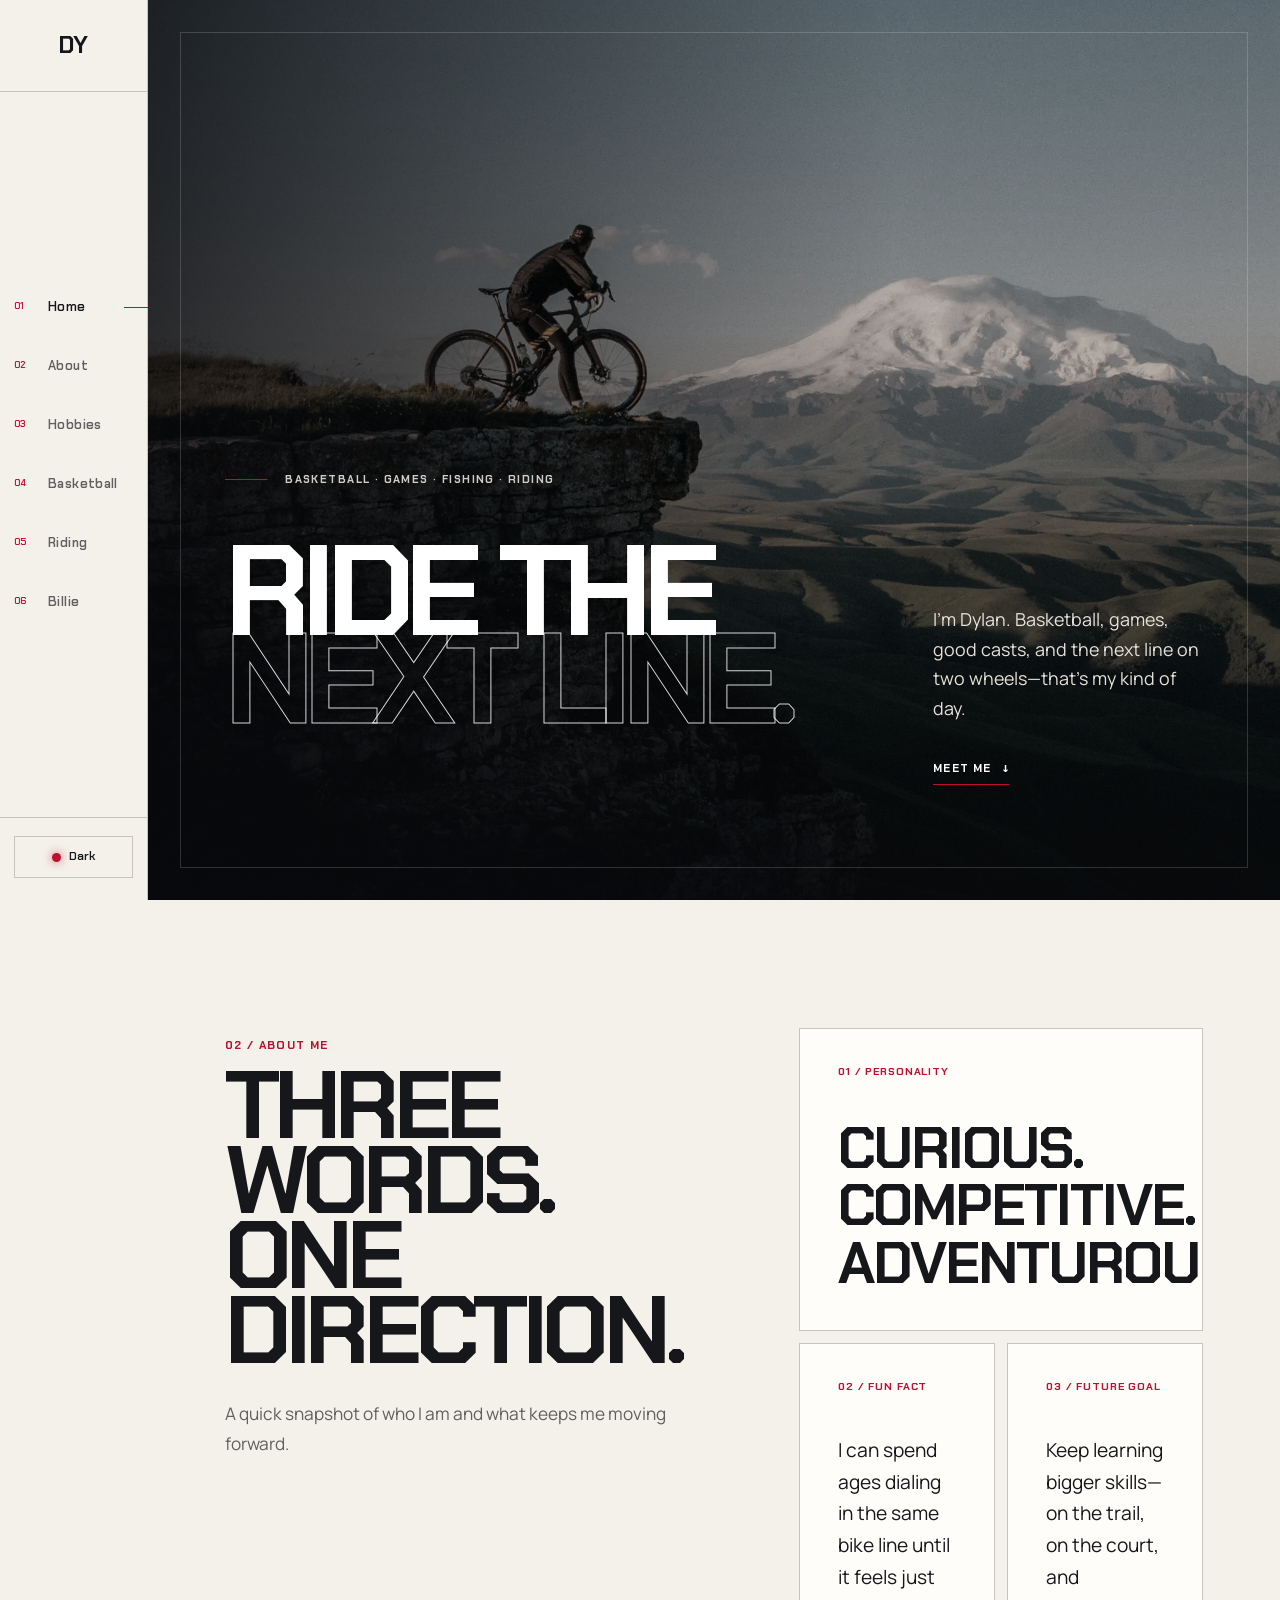
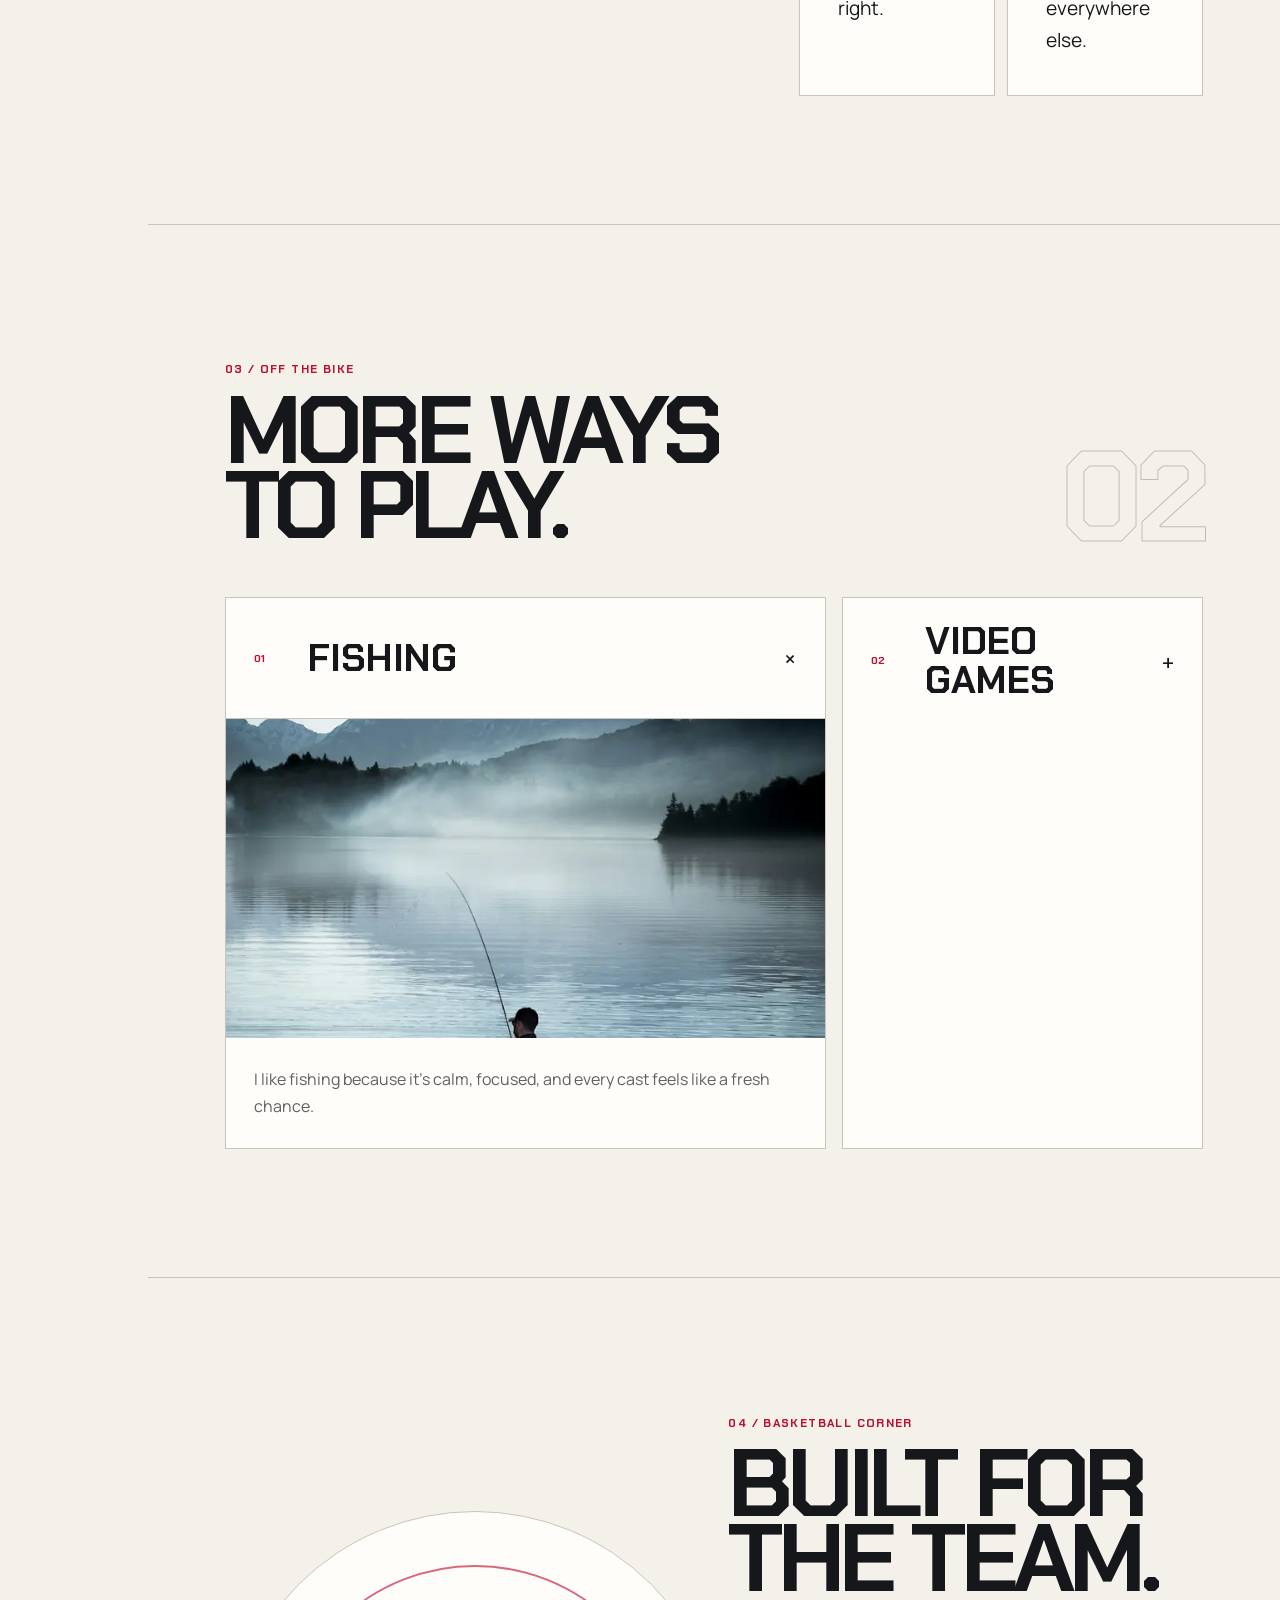
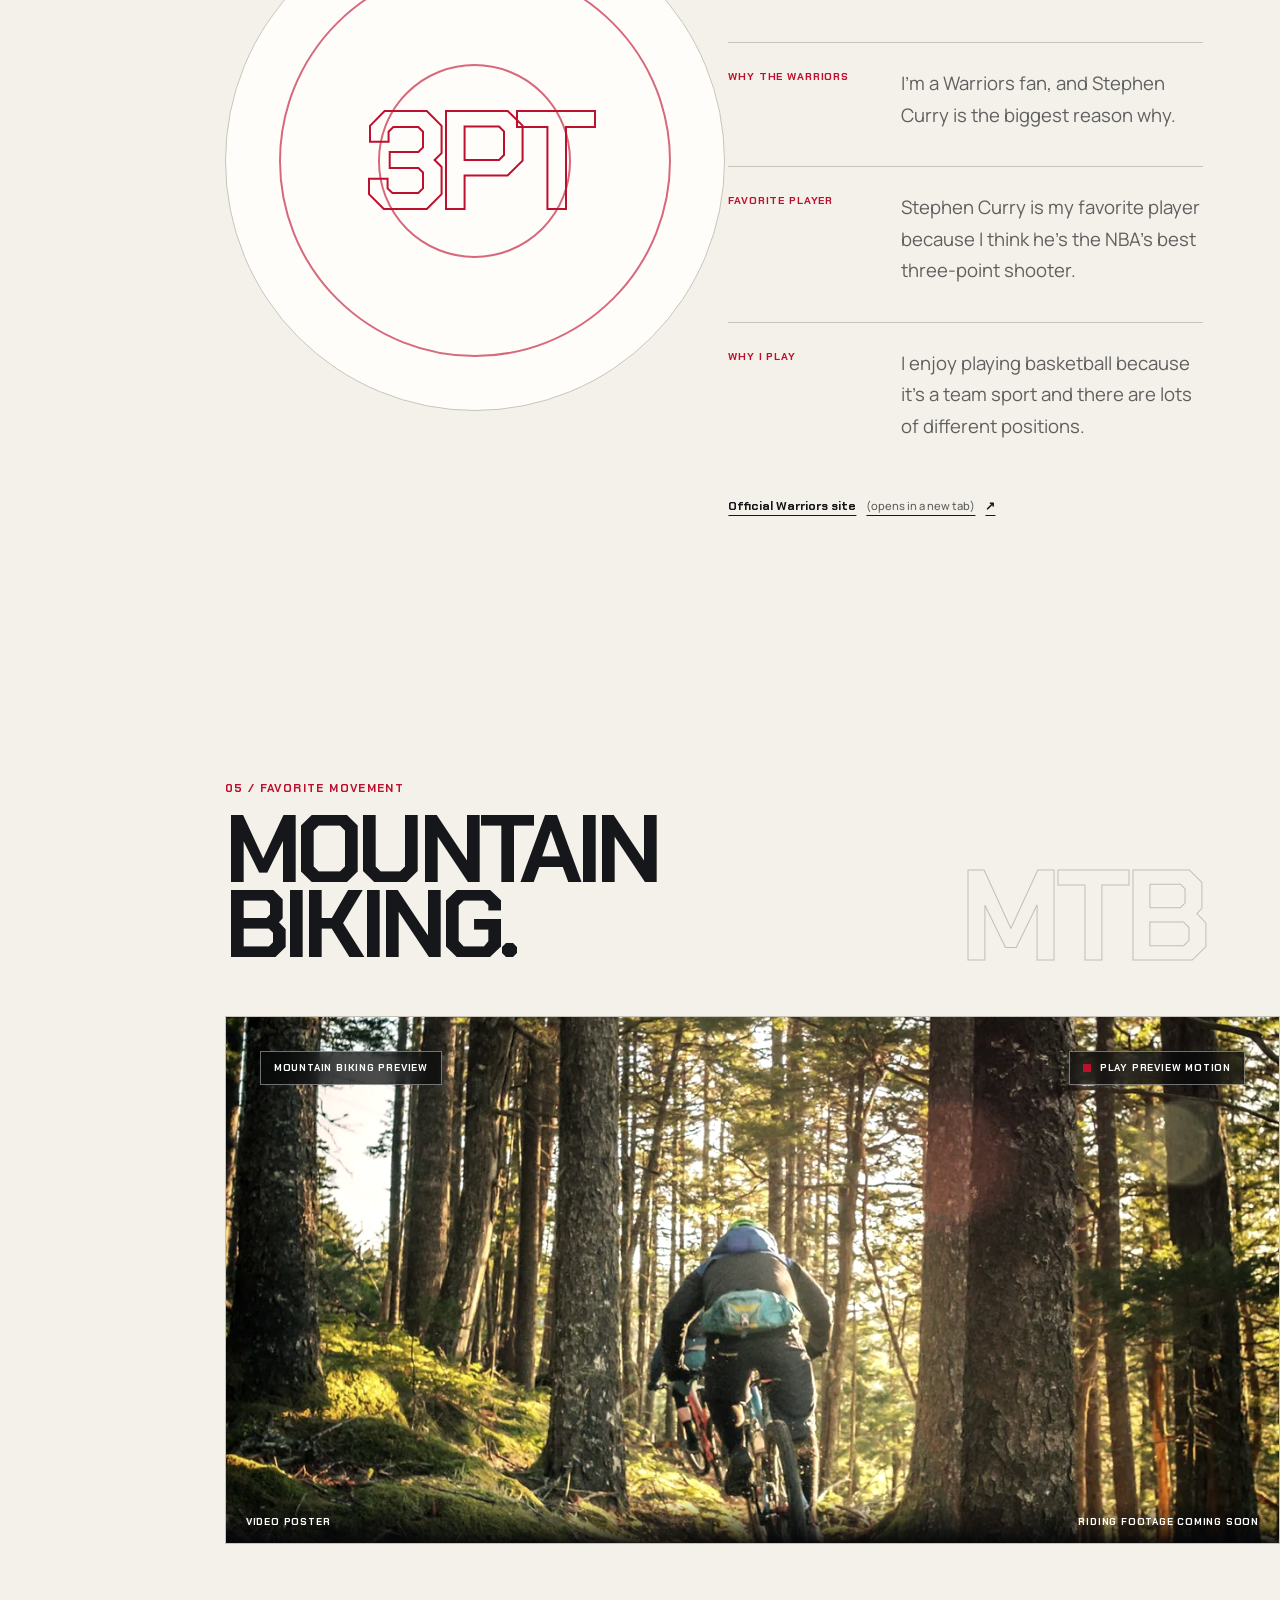
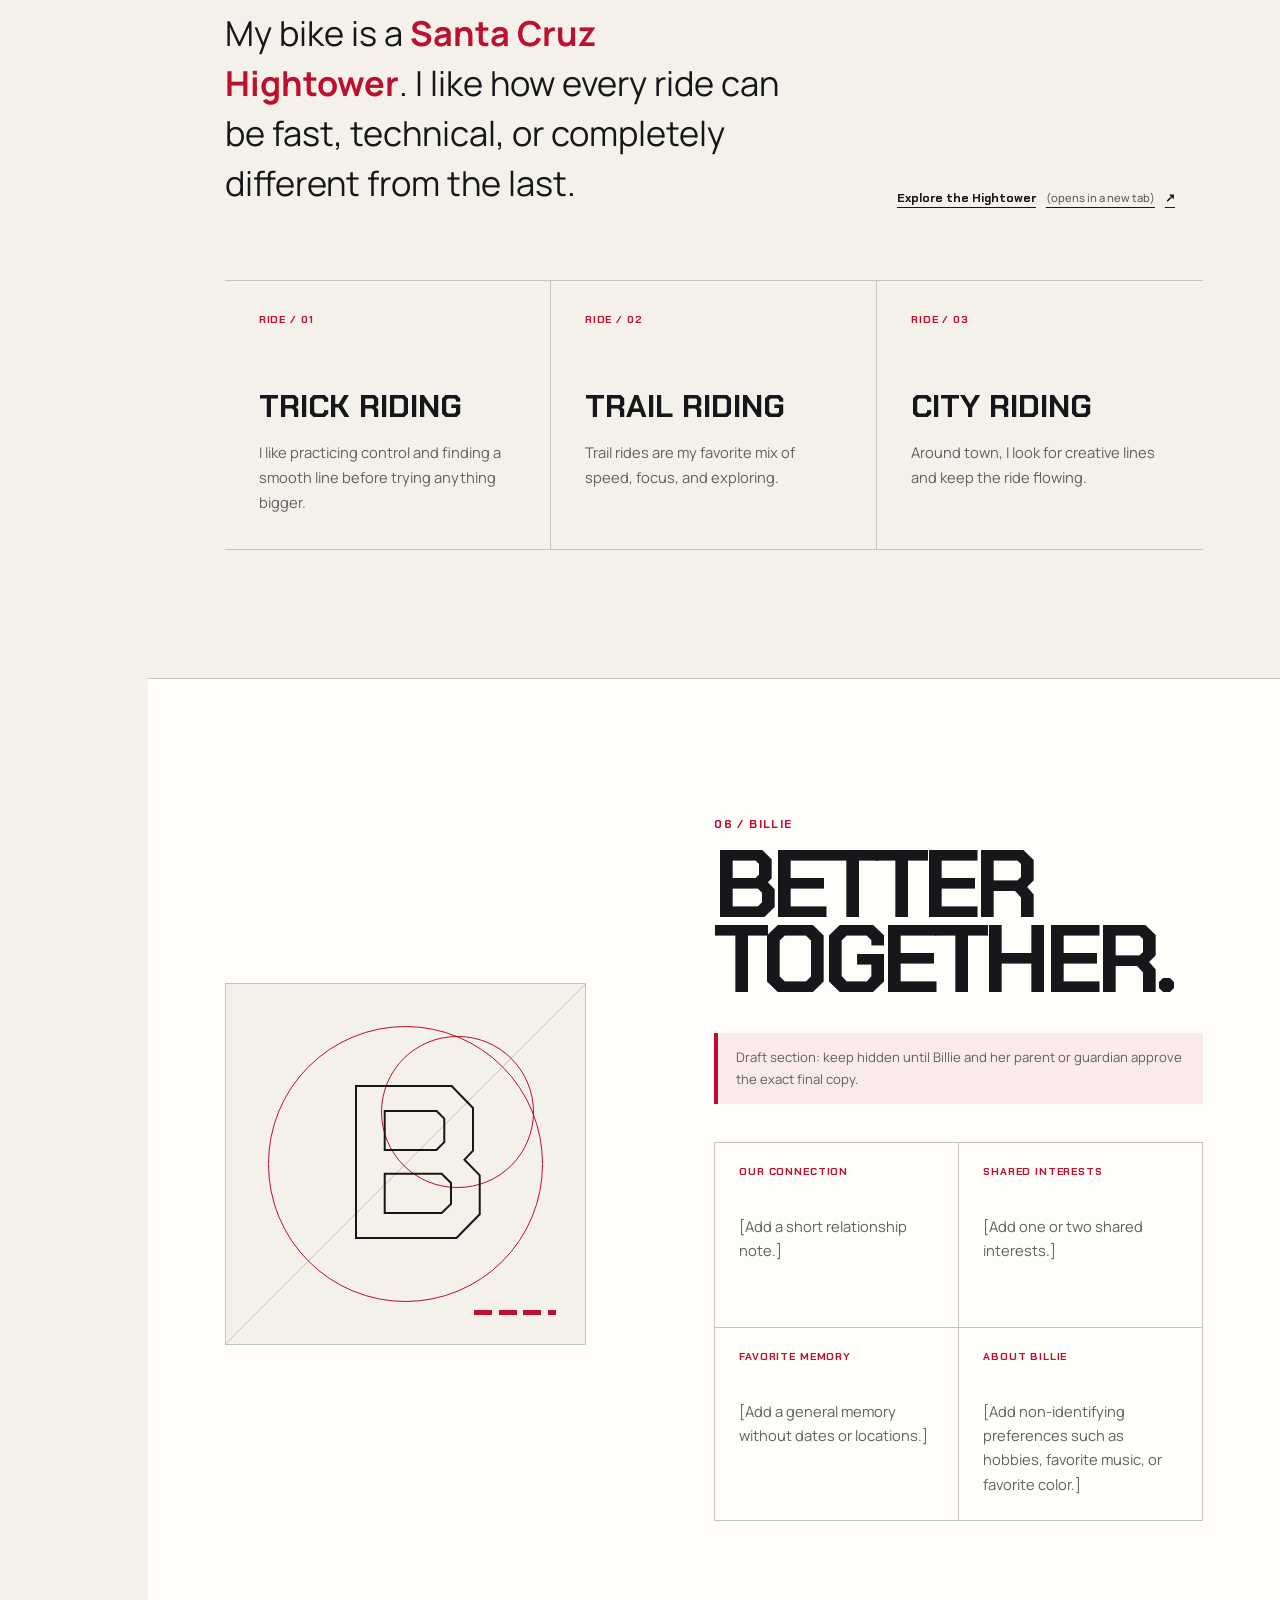
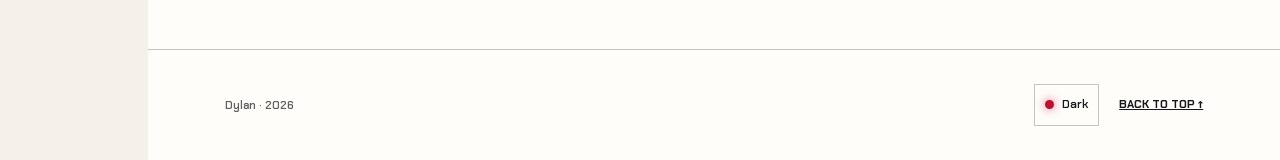
==== commit eabc4b3d: "Refactor HTML structure and improve accessibility features" ====
--- a/index.html
+++ b/index.html
@@ -1,170 +1,442 @@
 <!doctype html>
 <html lang="en">
-  <head>
-    <meta charset="utf-8">
-    <meta name="viewport" content="width=device-width, initial-scale=1">
-    <meta name="robots" content="noindex, nofollow">
-    <meta name="theme-color" content="#111318">
-    <title>Dylan — Basketball, Games, Fishing &amp; Mountain Biking</title>
-    <link rel="preconnect" href="https://fonts.googleapis.com">
-    <link rel="preconnect" href="https://fonts.gstatic.com" crossorigin>
-    <link href="https://fonts.googleapis.com/css2?family=Chakra+Petch:wght@500;600;700&family=Manrope:wght@400;500;600;700&display=swap" rel="stylesheet">
-    <script src="theme-init.js"></script>
-    <link rel="stylesheet" href="styles.css">
-    <link rel="stylesheet" href="baseline.css">
-    <script src="script.js" defer></script>
-  </head>
-  <body class="baseline-editorial">
-    <a class="skip-link" href="#main-content">Skip to content</a>
-    <header class="mobile-bar">
-      <a class="mobile-brand" href="#home" aria-label="Dylan home">DY</a>
-      <button class="menu-button" type="button" aria-expanded="false" aria-controls="mobile-menu" aria-label="Open navigation"><span></span><span></span></button>
-    </header>
-    <aside class="desktop-rail" aria-label="Primary navigation">
-      <a class="brand" href="#home" aria-label="Dylan home">DY</a>
-      <nav>
-        <a class="is-active" href="#home" data-nav aria-current="location"><span class="nav-index">01</span><span>Home</span></a>
-        <a href="#about" data-nav><span class="nav-index">02</span><span>About</span></a>
-        <a href="#hobbies" data-nav><span class="nav-index">03</span><span>Hobbies</span></a>
-        <a href="#basketball" data-nav><span class="nav-index">04</span><span>Basketball</span></a>
-        <a href="#riding" data-nav><span class="nav-index">05</span><span>Riding</span></a>
-        <a href="#billie" data-nav hidden><span class="nav-index">06</span><span>Billie</span></a>
-      </nav>
-      <div class="rail-actions">
-        <button class="theme-button" type="button" data-theme-toggle><span class="theme-label">Light</span></button>
-      </div>
-    </aside>
-    <div class="mobile-menu" id="mobile-menu" hidden>
-      <nav aria-label="Mobile navigation">
-        <a class="is-active" href="#home" data-nav><span>01</span>Home</a>
-        <a href="#about" data-nav><span>02</span>About Me</a>
-        <a href="#hobbies" data-nav><span>03</span>Hobbies</a>
-        <a href="#basketball" data-nav><span>04</span>Basketball</a>
-        <a href="#riding" data-nav><span>05</span>Mountain Biking</a>
-        <a href="#billie" data-nav hidden><span>06</span>Billie</a>
-      </nav>
-      <div class="mobile-menu-actions">
-        <button class="theme-button" type="button" data-theme-toggle><span class="theme-label">Light</span></button>
-      </div>
-    </div>
-
-    <main id="main-content">
-      <section class="hero" id="home" data-section aria-labelledby="hero-title">
-        <img class="hero-photo" src="assets/mountain-bike-hero-1200.webp" srcset="assets/mountain-bike-hero-720.webp 720w, assets/mountain-bike-hero-1200.webp 1200w, assets/mountain-bike-hero-1800.webp 1800w" sizes="100vw" fetchpriority="high" alt="A mountain biker riding along a high ridge with a mountain beyond">
-        <div class="hero-shade"></div><div class="hero-decoration" aria-hidden="true"></div>
-        <div class="hero-content">
-          <p class="hero-kicker">Basketball · Games · Fishing · Riding</p>
-          <h1 id="hero-title"><span class="hero-title-line">Ride the</span><span class="hero-title-line accent-line">next line.</span></h1>
-          <p class="hero-intro">I’m Dylan. Basketball, games, good casts, and the next line on two wheels—that’s my kind of day.</p>
-          <a class="hero-scroll" href="#about">Meet me <span aria-hidden="true">↓</span></a>
-        </div>
-      </section>
-
-      <section class="section about-section" id="about" data-section aria-labelledby="about-title">
-        <div class="section-shell about-layout">
-          <div data-reveal>
-            <p class="section-kicker">02 / About me</p>
-            <h2 class="section-title" id="about-title">Three words.<br>One direction.</h2>
-            <p class="section-lede">A quick snapshot of who I am and what keeps me moving forward.</p>
-          </div>
-          <div class="trait-grid">
-            <article class="trait-card" data-reveal><span>01 / Personality</span><strong>Curious.<br>Competitive.<br>Adventurous.</strong></article>
-            <article class="trait-card" data-reveal><span>02 / Fun fact</span><p>I can spend ages dialing in the same bike line until it feels just right.</p></article>
-            <article class="trait-card" data-reveal><span>03 / Future goal</span><p>Keep learning bigger skills—on the trail, on the court, and everywhere else.</p></article>
-          </div>
-        </div>
-      </section>
-
-      <section class="section hobbies-section" id="hobbies" data-section aria-labelledby="hobbies-title">
-        <div class="section-shell">
-          <header class="section-heading-row" data-reveal>
-            <div><p class="section-kicker">03 / Off the bike</p><h2 class="section-title" id="hobbies-title">More ways<br>to play.</h2></div>
-            <span class="section-index" aria-hidden="true">02</span>
-          </header>
-          <div class="hobby-grid">
-            <details class="hobby-card" open data-reveal>
-              <summary><span>01</span><strong>Fishing</strong><i aria-hidden="true">+</i></summary>
-              <div class="hobby-panel">
-                <div class="hobby-image"><img src="assets/fishing-1200.webp" srcset="assets/fishing-720.webp 720w, assets/fishing-1200.webp 1200w, assets/fishing-1600.webp 1600w" sizes="(max-width: 760px) 100vw, 42vw" loading="lazy" alt="An angler fishing in a calm mountain lake"></div>
-                <div class="hobby-copy"><p>I like fishing because it’s calm, focused, and every cast feels like a fresh chance.</p></div>
-              </div>
-            </details>
-            <details class="hobby-card" data-reveal>
-              <summary><span>02</span><strong>Video Games</strong><i aria-hidden="true">+</i></summary>
-              <div class="hobby-panel"><div class="game-grid"><span>NBA 2K</span><span>Rocket League</span><span>Minecraft</span><span>Rainbow Six Siege</span></div></div>
-            </details>
-          </div>
-        </div>
-      </section>
-
-      <section class="section basketball-section" id="basketball" data-section aria-labelledby="basketball-title">
-        <div class="section-shell basketball-layout">
-          <div class="court-graphic" aria-hidden="true" data-reveal><span>3PT</span></div>
-          <div class="basketball-copy" data-reveal>
-            <p class="section-kicker">04 / Basketball corner</p>
-            <h2 class="section-title" id="basketball-title">Built for<br>the team.</h2>
-            <div class="quote-stack">
-              <article class="quote-card"><span>Why the Warriors</span><p>I’m a Warriors fan, and Stephen Curry is the biggest reason why.</p></article>
-              <article class="quote-card"><span>Favorite player</span><p>Stephen Curry is my favorite player because I think he’s the NBA’s best three-point shooter.</p></article>
-              <article class="quote-card"><span>Why I play</span><p>I enjoy playing basketball because it's a team sport and there are lots of different positions.</p></article>
-            </div>
-            <a class="external-link" href="https://www.nba.com/warriors" target="_blank" rel="noopener noreferrer">Official Warriors site <small>(opens in a new tab)</small> ↗</a>
-          </div>
-        </div>
-      </section>
-
-      <section class="section riding-section" id="riding" data-section aria-labelledby="riding-title">
-        <div class="section-shell">
-          <header class="section-heading-row" data-reveal>
-            <div><p class="section-kicker">05 / Favorite movement</p><h2 class="section-title" id="riding-title">Mountain<br>Biking.</h2></div>
-            <span class="section-index" aria-hidden="true">MTB</span>
-          </header>
-          <div class="media-frame" data-reveal>
-            <img src="assets/mountain-bike-detail-1200.webp" srcset="assets/mountain-bike-detail-720.webp 720w, assets/mountain-bike-detail-1200.webp 1200w, assets/mountain-bike-detail-1600.webp 1600w" sizes="(max-width: 760px) 100vw, 82vw" loading="lazy" alt="A mountain biker riding through a sunlit forest">
-            <div class="media-overlay"><span class="media-kicker">Mountain biking preview</span><button class="media-toggle" type="button" aria-pressed="false"><span>Play preview motion</span></button></div>
-            <div class="media-meta"><span>Video poster</span><span>Riding footage coming soon</span></div>
-          </div>
-          <div class="bike-intro" data-reveal>
-            <p>My bike is a <strong>Santa Cruz Hightower</strong>. I like how every ride can be fast, technical, or completely different from the last.</p>
-            <a class="external-link" href="https://www.santacruzbicycles.com/en-ca/collections/hightower" target="_blank" rel="noopener noreferrer">Explore the Hightower <small>(opens in a new tab)</small> ↗</a>
-          </div>
-          <div class="ride-grid">
-            <article class="ride-card" data-reveal><span>Ride / 01</span><h3>Trick Riding</h3><p>I like practicing control and finding a smooth line before trying anything bigger.</p></article>
-            <article class="ride-card" data-reveal><span>Ride / 02</span><h3>Trail Riding</h3><p>Trail rides are my favorite mix of speed, focus, and exploring.</p></article>
-            <article class="ride-card" data-reveal><span>Ride / 03</span><h3>City Riding</h3><p>Around town, I look for creative lines and keep the ride flowing.</p></article>
-          </div>
-        </div>
-      </section>
-
-      <!--
+	<head>
+		<meta charset="utf-8" />
+		<meta name="viewport" content="width=device-width, initial-scale=1" />
+		<meta name="robots" content="noindex, nofollow" />
+		<meta name="theme-color" content="#111318" />
+		<title>Dylan — Basketball, Games, Fishing &amp; Mountain Biking</title>
+		<link rel="preconnect" href="https://fonts.googleapis.com" />
+		<link rel="preconnect" href="https://fonts.gstatic.com" crossorigin />
+		<link
+			href="https://fonts.googleapis.com/css2?family=Chakra+Petch:wght@500;600;700&family=Manrope:wght@400;500;600;700&display=swap"
+			rel="stylesheet"
+		/>
+		<script src="theme-init.js"></script>
+		<link rel="stylesheet" href="styles.css" />
+		<link rel="stylesheet" href="baseline.css" />
+		<script src="script.js" defer></script>
+	</head>
+	<body class="baseline-editorial">
+		<a class="skip-link" href="#main-content">Skip to content</a>
+		<header class="mobile-bar">
+			<a class="mobile-brand" href="#home" aria-label="Dylan home">DY</a>
+			<button
+				class="menu-button"
+				type="button"
+				aria-expanded="false"
+				aria-controls="mobile-menu"
+				aria-label="Open navigation"
+			>
+				<span></span><span></span>
+			</button>
+		</header>
+		<aside class="desktop-rail" aria-label="Primary navigation">
+			<a class="brand" href="#home" aria-label="Dylan home">DY</a>
+			<nav>
+				<a
+					class="is-active"
+					href="#home"
+					data-nav
+					aria-current="location"
+					><span class="nav-index">01</span><span>Home</span></a
+				>
+				<a href="#about" data-nav
+					><span class="nav-index">02</span><span>About</span></a
+				>
+				<a href="#hobbies" data-nav
+					><span class="nav-index">03</span><span>Hobbies</span></a
+				>
+				<a href="#basketball" data-nav
+					><span class="nav-index">04</span><span>Basketball</span></a
+				>
+				<a href="#riding" data-nav
+					><span class="nav-index">05</span><span>Riding</span></a
+				>
+				<a href="#billie" data-nav 
+					><span class="nav-index">06</span><span>Billie</span></a
+				>
+			</nav>
+			<div class="rail-actions">
+				<button class="theme-button" type="button" data-theme-toggle>
+					<span class="theme-label">Light</span>
+				</button>
+			</div>
+		</aside>
+		<div class="mobile-menu" id="mobile-menu" hidden>
+			<nav aria-label="Mobile navigation">
+				<a class="is-active" href="#home" data-nav
+					><span>01</span>Home</a
+				>
+				<a href="#about" data-nav><span>02</span>About Me</a>
+				<a href="#hobbies" data-nav><span>03</span>Hobbies</a>
+				<a href="#basketball" data-nav><span>04</span>Basketball</a>
+				<a href="#riding" data-nav><span>05</span>Mountain Biking</a>
+				<a href="#billie" data-nav hidden><span>06</span>Billie</a>
+			</nav>
+			<div class="mobile-menu-actions">
+				<button class="theme-button" type="button" data-theme-toggle>
+					<span class="theme-label">Light</span>
+				</button>
+			</div>
+		</div>
+
+		<main id="main-content">
+			<section
+				class="hero"
+				id="home"
+				data-section
+				aria-labelledby="hero-title"
+			>
+				<img
+					class="hero-photo"
+					src="assets/mountain-bike-hero-1200.webp"
+					srcset="
+						assets/mountain-bike-hero-720.webp   720w,
+						assets/mountain-bike-hero-1200.webp 1200w,
+						assets/mountain-bike-hero-1800.webp 1800w
+					"
+					sizes="100vw"
+					fetchpriority="high"
+					alt="A mountain biker riding along a high ridge with a mountain beyond"
+				/>
+				<div class="hero-shade"></div>
+				<div class="hero-decoration" aria-hidden="true"></div>
+				<div class="hero-content">
+					<p class="hero-kicker">
+						Basketball · Games · Fishing · Riding
+					</p>
+					<h1 id="hero-title">
+						<span class="hero-title-line">Ride the</span
+						><span class="hero-title-line accent-line"
+							>next line.</span
+						>
+					</h1>
+					<p class="hero-intro">
+						I’m Dylan. Basketball, games, good casts, and the next
+						line on two wheels—that’s my kind of day.
+					</p>
+					<a class="hero-scroll" href="#about"
+						>Meet me <span aria-hidden="true">↓</span></a
+					>
+				</div>
+			</section>
+
+			<section
+				class="section about-section"
+				id="about"
+				data-section
+				aria-labelledby="about-title"
+			>
+				<div class="section-shell about-layout">
+					<div data-reveal>
+						<p class="section-kicker">02 / About me</p>
+						<h2 class="section-title" id="about-title">
+							Three words.<br />One direction.
+						</h2>
+						<p class="section-lede">
+							A quick snapshot of who I am and what keeps me
+							moving forward.
+						</p>
+					</div>
+					<div class="trait-grid">
+						<article class="trait-card" data-reveal>
+							<span>01 / Personality</span
+							><strong
+								>Curious.<br />Competitive.<br />Adventurous.</strong
+							>
+						</article>
+						<article class="trait-card" data-reveal>
+							<span>02 / Fun fact</span>
+							<p>
+								I can spend ages dialing in the same bike line
+								until it feels just right.
+							</p>
+						</article>
+						<article class="trait-card" data-reveal>
+							<span>03 / Future goal</span>
+							<p>
+								Keep learning bigger skills—on the trail, on the
+								court, and everywhere else.
+							</p>
+						</article>
+					</div>
+				</div>
+			</section>
+
+			<section
+				class="section hobbies-section"
+				id="hobbies"
+				data-section
+				aria-labelledby="hobbies-title"
+			>
+				<div class="section-shell">
+					<header class="section-heading-row" data-reveal>
+						<div>
+							<p class="section-kicker">03 / Off the bike</p>
+							<h2 class="section-title" id="hobbies-title">
+								More ways<br />to play.
+							</h2>
+						</div>
+						<span class="section-index" aria-hidden="true">02</span>
+					</header>
+					<div class="hobby-grid">
+						<details class="hobby-card" open data-reveal>
+							<summary>
+								<span>01</span><strong>Fishing</strong
+								><i aria-hidden="true">+</i>
+							</summary>
+							<div class="hobby-panel">
+								<div class="hobby-image">
+									<img
+										src="assets/fishing-1200.webp"
+										srcset="
+											assets/fishing-720.webp   720w,
+											assets/fishing-1200.webp 1200w,
+											assets/fishing-1600.webp 1600w
+										"
+										sizes="(max-width: 760px) 100vw, 42vw"
+										loading="lazy"
+										alt="An angler fishing in a calm mountain lake"
+									/>
+								</div>
+								<div class="hobby-copy">
+									<p>
+										I like fishing because it’s calm,
+										focused, and every cast feels like a
+										fresh chance.
+									</p>
+								</div>
+							</div>
+						</details>
+						<details class="hobby-card" data-reveal>
+							<summary>
+								<span>02</span><strong>Video Games</strong
+								><i aria-hidden="true">+</i>
+							</summary>
+							<div class="hobby-panel">
+								<div class="game-grid">
+									<span>NBA 2K</span><span>Rocket League</span
+									><span>Minecraft</span
+									><span>Rainbow Six Siege</span>
+								</div>
+							</div>
+						</details>
+					</div>
+				</div>
+			</section>
+
+			<section
+				class="section basketball-section"
+				id="basketball"
+				data-section
+				aria-labelledby="basketball-title"
+			>
+				<div class="section-shell basketball-layout">
+					<div class="court-graphic" aria-hidden="true" data-reveal>
+						<span>3PT</span>
+					</div>
+					<div class="basketball-copy" data-reveal>
+						<p class="section-kicker">04 / Basketball corner</p>
+						<h2 class="section-title" id="basketball-title">
+							Built for<br />the team.
+						</h2>
+						<div class="quote-stack">
+							<article class="quote-card">
+								<span>Why the Warriors</span>
+								<p>
+									I’m a Warriors fan, and Stephen Curry is the
+									biggest reason why.
+								</p>
+							</article>
+							<article class="quote-card">
+								<span>Favorite player</span>
+								<p>
+									Stephen Curry is my favorite player because
+									I think he’s the NBA’s best three-point
+									shooter.
+								</p>
+							</article>
+							<article class="quote-card">
+								<span>Why I play</span>
+								<p>
+									I enjoy playing basketball because it's a
+									team sport and there are lots of different
+									positions.
+								</p>
+							</article>
+						</div>
+						<a
+							class="external-link"
+							href="https://www.nba.com/warriors"
+							target="_blank"
+							rel="noopener noreferrer"
+							>Official Warriors site
+							<small>(opens in a new tab)</small> ↗</a
+						>
+					</div>
+				</div>
+			</section>
+
+			<section
+				class="section riding-section"
+				id="riding"
+				data-section
+				aria-labelledby="riding-title"
+			>
+				<div class="section-shell">
+					<header class="section-heading-row" data-reveal>
+						<div>
+							<p class="section-kicker">05 / Favorite movement</p>
+							<h2 class="section-title" id="riding-title">
+								Mountain<br />Biking.
+							</h2>
+						</div>
+						<span class="section-index" aria-hidden="true"
+							>MTB</span
+						>
+					</header>
+					<div class="media-frame" data-reveal>
+						<img
+							src="assets/mountain-bike-detail-1200.webp"
+							srcset="
+								assets/mountain-bike-detail-720.webp   720w,
+								assets/mountain-bike-detail-1200.webp 1200w,
+								assets/mountain-bike-detail-1600.webp 1600w
+							"
+							sizes="(max-width: 760px) 100vw, 82vw"
+							loading="lazy"
+							alt="A mountain biker riding through a sunlit forest"
+						/>
+						<div class="media-overlay">
+							<span class="media-kicker"
+								>Mountain biking preview</span
+							><button
+								class="media-toggle"
+								type="button"
+								aria-pressed="false"
+							>
+								<span>Play preview motion</span>
+							</button>
+						</div>
+						<div class="media-meta">
+							<span>Video poster</span
+							><span>Riding footage coming soon</span>
+						</div>
+					</div>
+					<div class="bike-intro" data-reveal>
+						<p>
+							My bike is a <strong>Santa Cruz Hightower</strong>.
+							I like how every ride can be fast, technical, or
+							completely different from the last.
+						</p>
+						<a
+							class="external-link"
+							href="https://www.santacruzbicycles.com/en-ca/collections/hightower"
+							target="_blank"
+							rel="noopener noreferrer"
+							>Explore the Hightower
+							<small>(opens in a new tab)</small> ↗</a
+						>
+					</div>
+					<div class="ride-grid">
+						<article class="ride-card" data-reveal>
+							<span>Ride / 01</span>
+							<h3>Trick Riding</h3>
+							<p>
+								I like practicing control and finding a smooth
+								line before trying anything bigger.
+							</p>
+						</article>
+						<article class="ride-card" data-reveal>
+							<span>Ride / 02</span>
+							<h3>Trail Riding</h3>
+							<p>
+								Trail rides are my favorite mix of speed, focus,
+								and exploring.
+							</p>
+						</article>
+						<article class="ride-card" data-reveal>
+							<span>Ride / 03</span>
+							<h3>City Riding</h3>
+							<p>
+								Around town, I look for creative lines and keep
+								the ride flowing.
+							</p>
+						</article>
+					</div>
+				</div>
+			</section>
+
+			<!--
         Publication gate:
         1. Replace every bracketed placeholder below with approved, non-identifying copy.
         2. Obtain approval from Billie and her parent or guardian for the exact final copy.
         3. Remove "hidden" from this section and both Billie navigation links.
         4. Remove the approval note before publishing.
       -->
-      <section class="section billie-section" id="billie" data-section aria-labelledby="billie-title" hidden>
-        <div class="section-shell billie-layout">
-          <div class="billie-art" aria-hidden="true" data-reveal><span>B</span><i></i></div>
-          <div class="billie-copy" data-reveal>
-            <p class="section-kicker">06 / Billie</p>
-            <h2 class="section-title" id="billie-title">Better<br>together.</h2>
-            <p class="approval-note">Draft section: keep hidden until Billie and her parent or guardian approve the exact final copy.</p>
-            <div class="billie-fact-grid">
-              <article><span>Our connection</span><p>[Add a short relationship note.]</p></article>
-              <article><span>Shared interests</span><p>[Add one or two shared interests.]</p></article>
-              <article><span>Favorite memory</span><p>[Add a general memory without dates or locations.]</p></article>
-              <article><span>About Billie</span><p>[Add non-identifying preferences such as hobbies, favorite music, or favorite color.]</p></article>
-            </div>
-          </div>
-        </div>
-      </section>
-    </main>
-    <footer class="site-footer">
-      <div class="footer-inner">
-        <span class="footer-meta">Dylan · <span data-current-year></span></span>
-        <div class="footer-actions"><button class="theme-button" type="button" data-theme-toggle><span class="theme-label">Light</span></button><a href="#home">Back to top ↑</a></div>
-      </div>
-    </footer>
-  </body>
+			<section
+				class="section billie-section"
+				id="billie"
+				data-section
+				aria-labelledby="billie-title"
+			>
+				<div class="section-shell billie-layout">
+					<div class="billie-art" aria-hidden="true" data-reveal>
+						<span>B</span><i></i>
+					</div>
+					<div class="billie-copy" data-reveal>
+						<p class="section-kicker">06 / Billie</p>
+						<h2 class="section-title" id="billie-title">
+							Better<br />together.
+						</h2>
+						<p class="approval-note">
+							Draft section: keep hidden until Billie and her
+							parent or guardian approve the exact final copy.
+						</p>
+						<div class="billie-fact-grid">
+							<article>
+								<span>Our connection</span>
+								<p>[Add a short relationship note.]</p>
+							</article>
+							<article>
+								<span>Shared interests</span>
+								<p>[Add one or two shared interests.]</p>
+							</article>
+							<article>
+								<span>Favorite memory</span>
+								<p>
+									[Add a general memory without dates or
+									locations.]
+								</p>
+							</article>
+							<article>
+								<span>About Billie</span>
+								<p>
+									[Add non-identifying preferences such as
+									hobbies, favorite music, or favorite color.]
+								</p>
+							</article>
+						</div>
+					</div>
+				</div>
+			</section>
+		</main>
+		<footer class="site-footer">
+			<div class="footer-inner">
+				<span class="footer-meta"
+					>Dylan · <span data-current-year></span
+				></span>
+				<div class="footer-actions">
+					<button
+						class="theme-button"
+						type="button"
+						data-theme-toggle
+					>
+						<span class="theme-label">Light</span></button
+					><a href="#home">Back to top ↑</a>
+				</div>
+			</div>
+		</footer>
+	</body>
 </html>
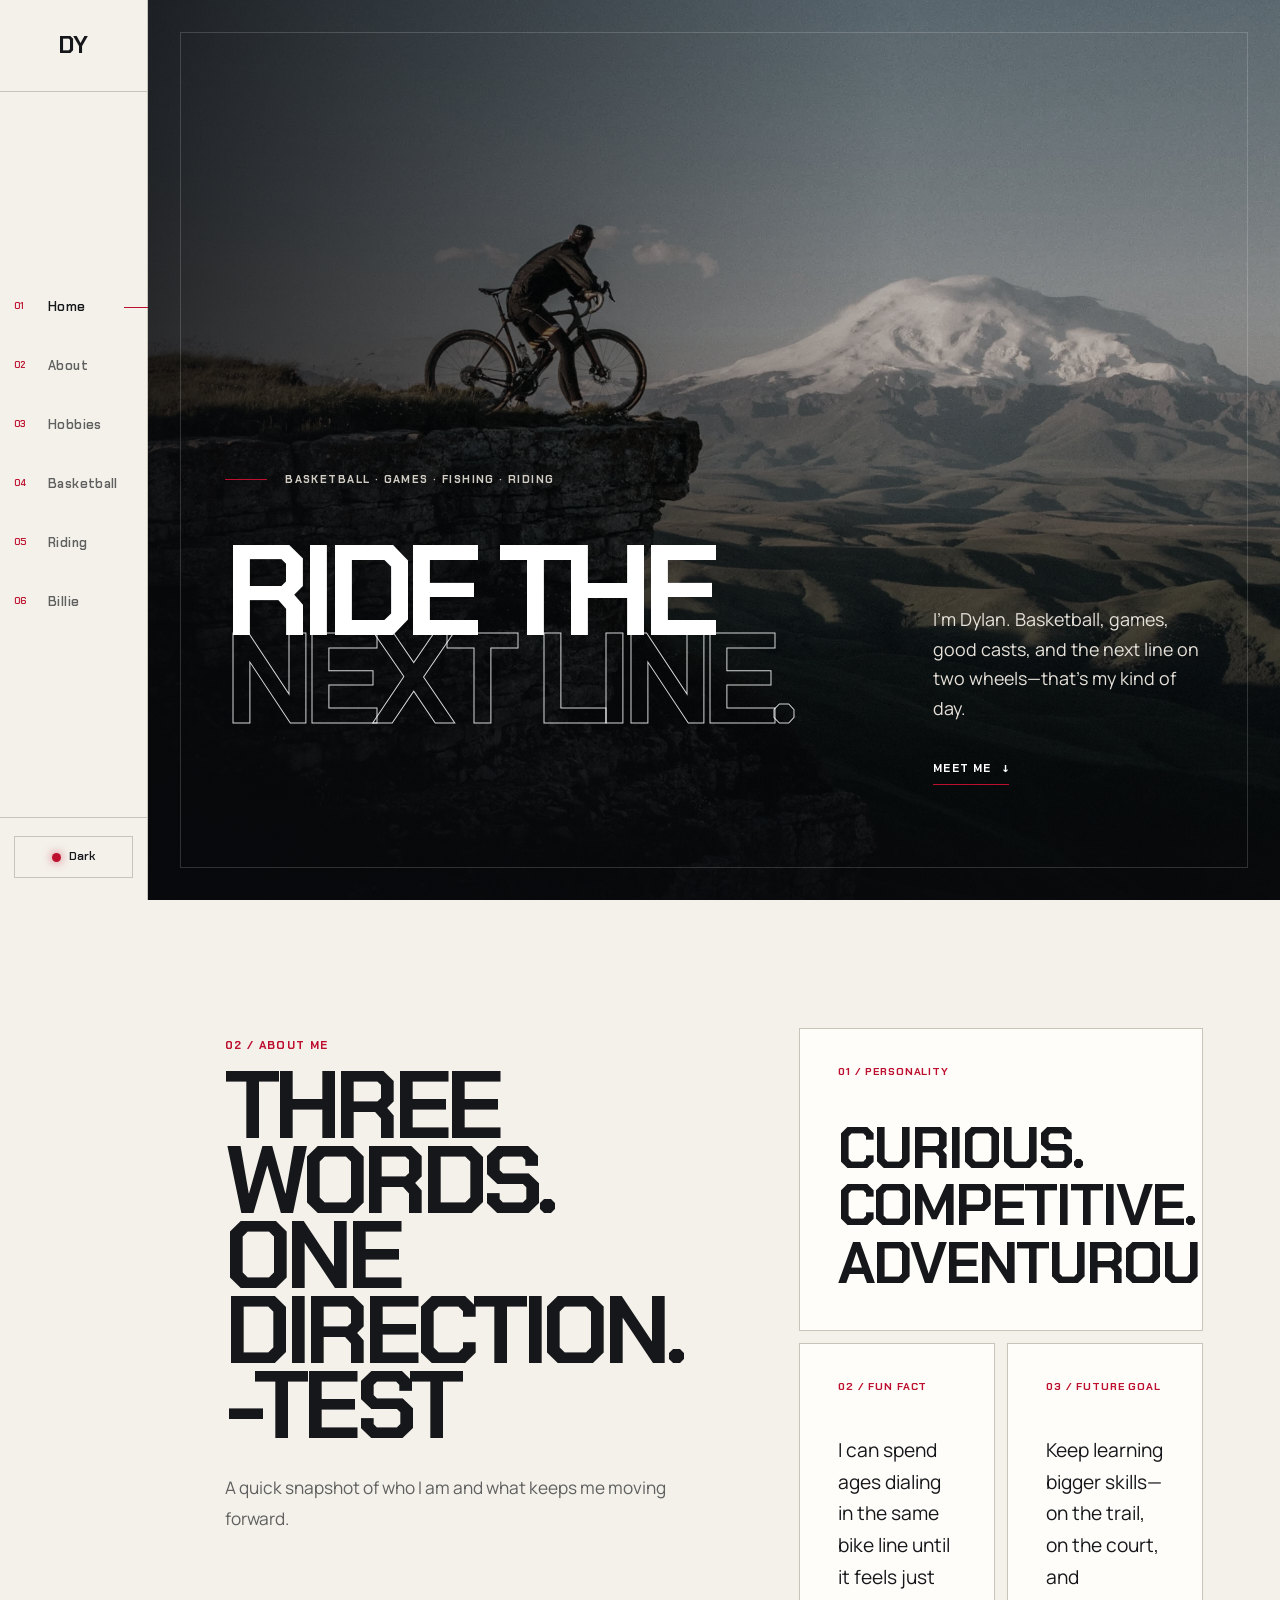
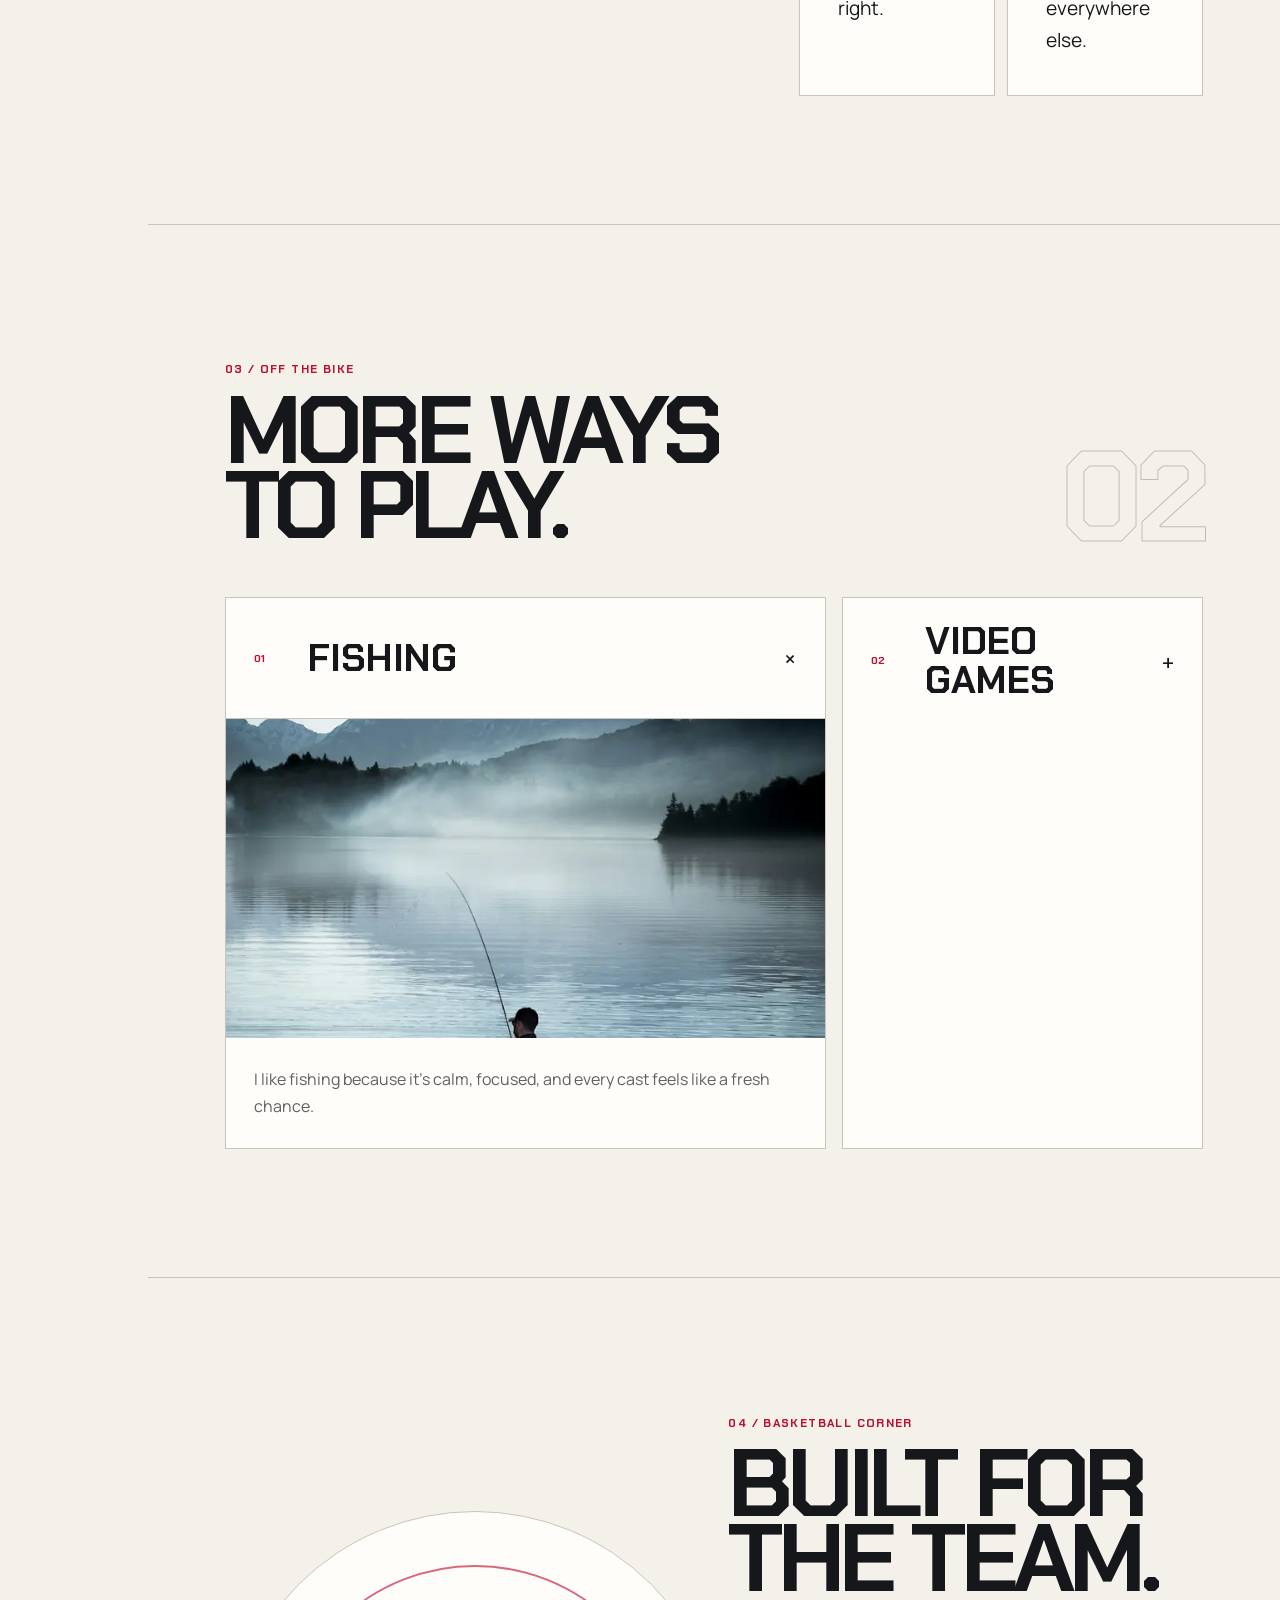
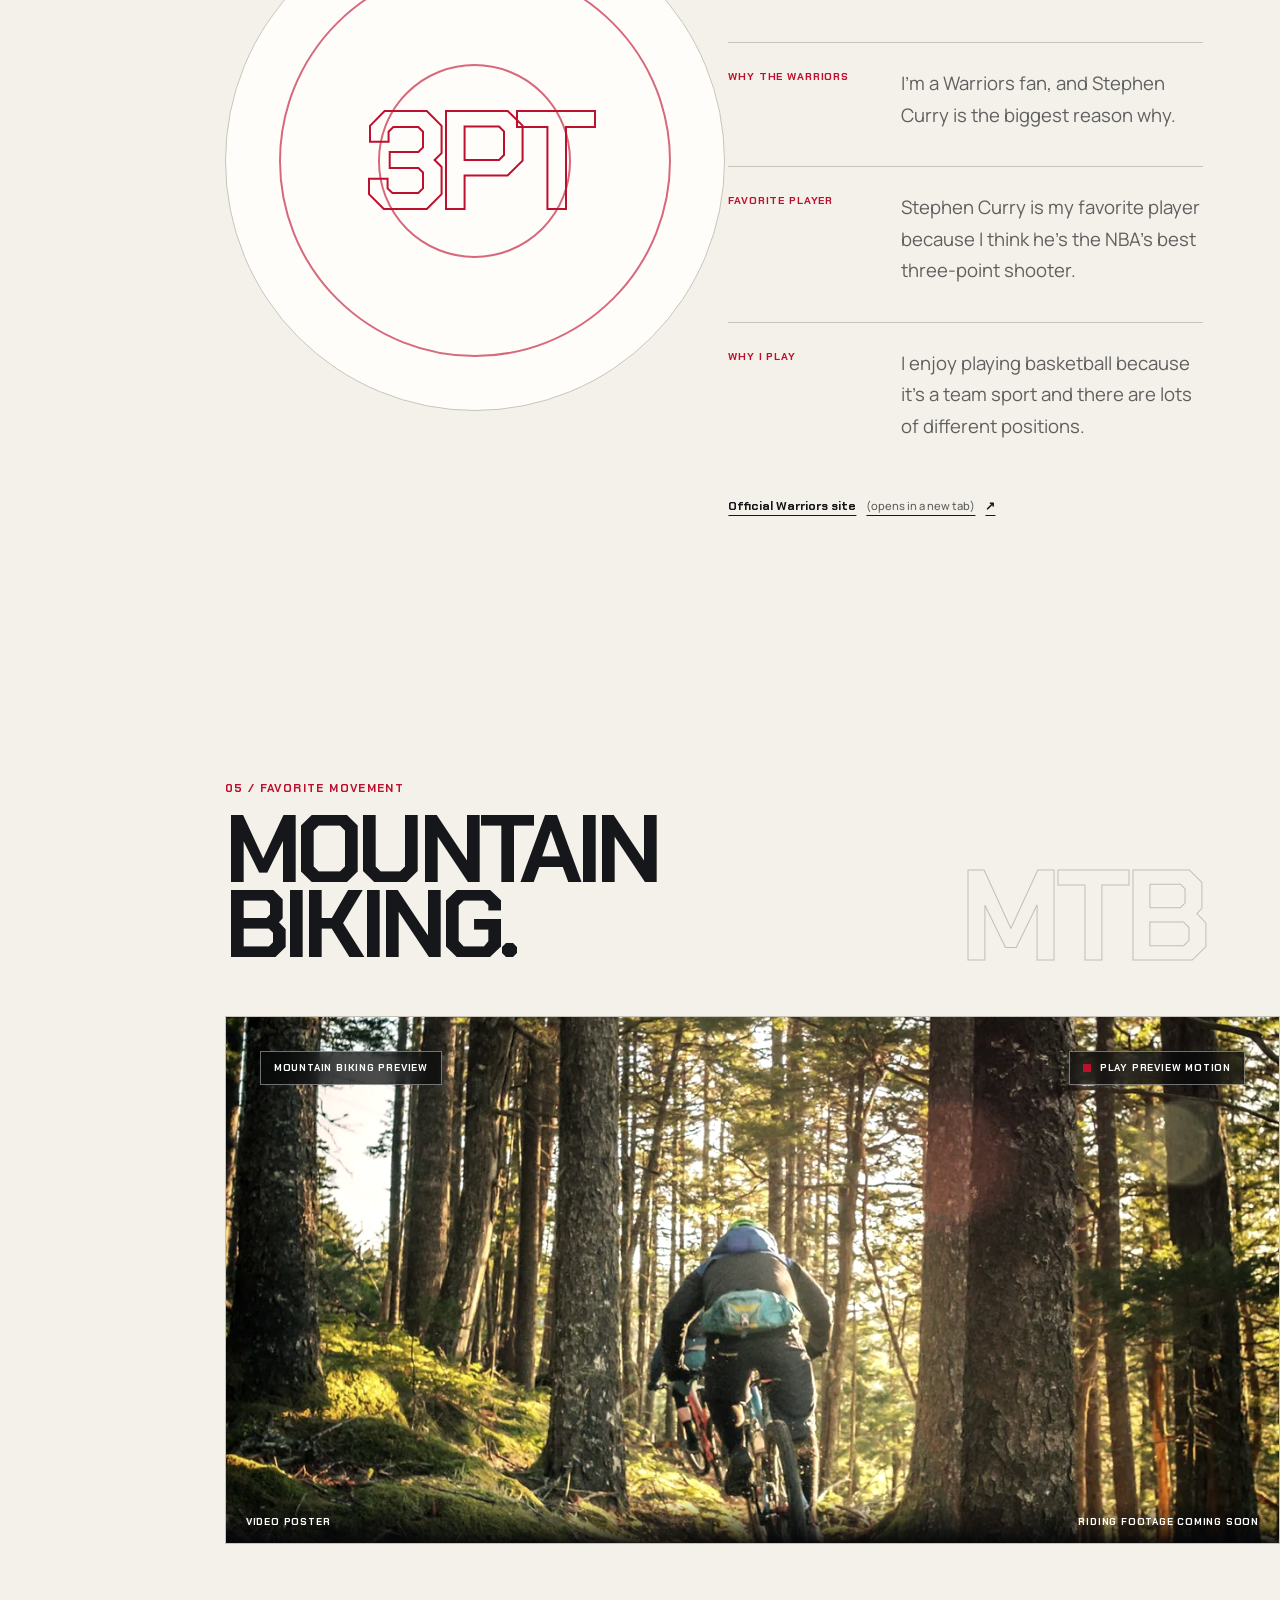
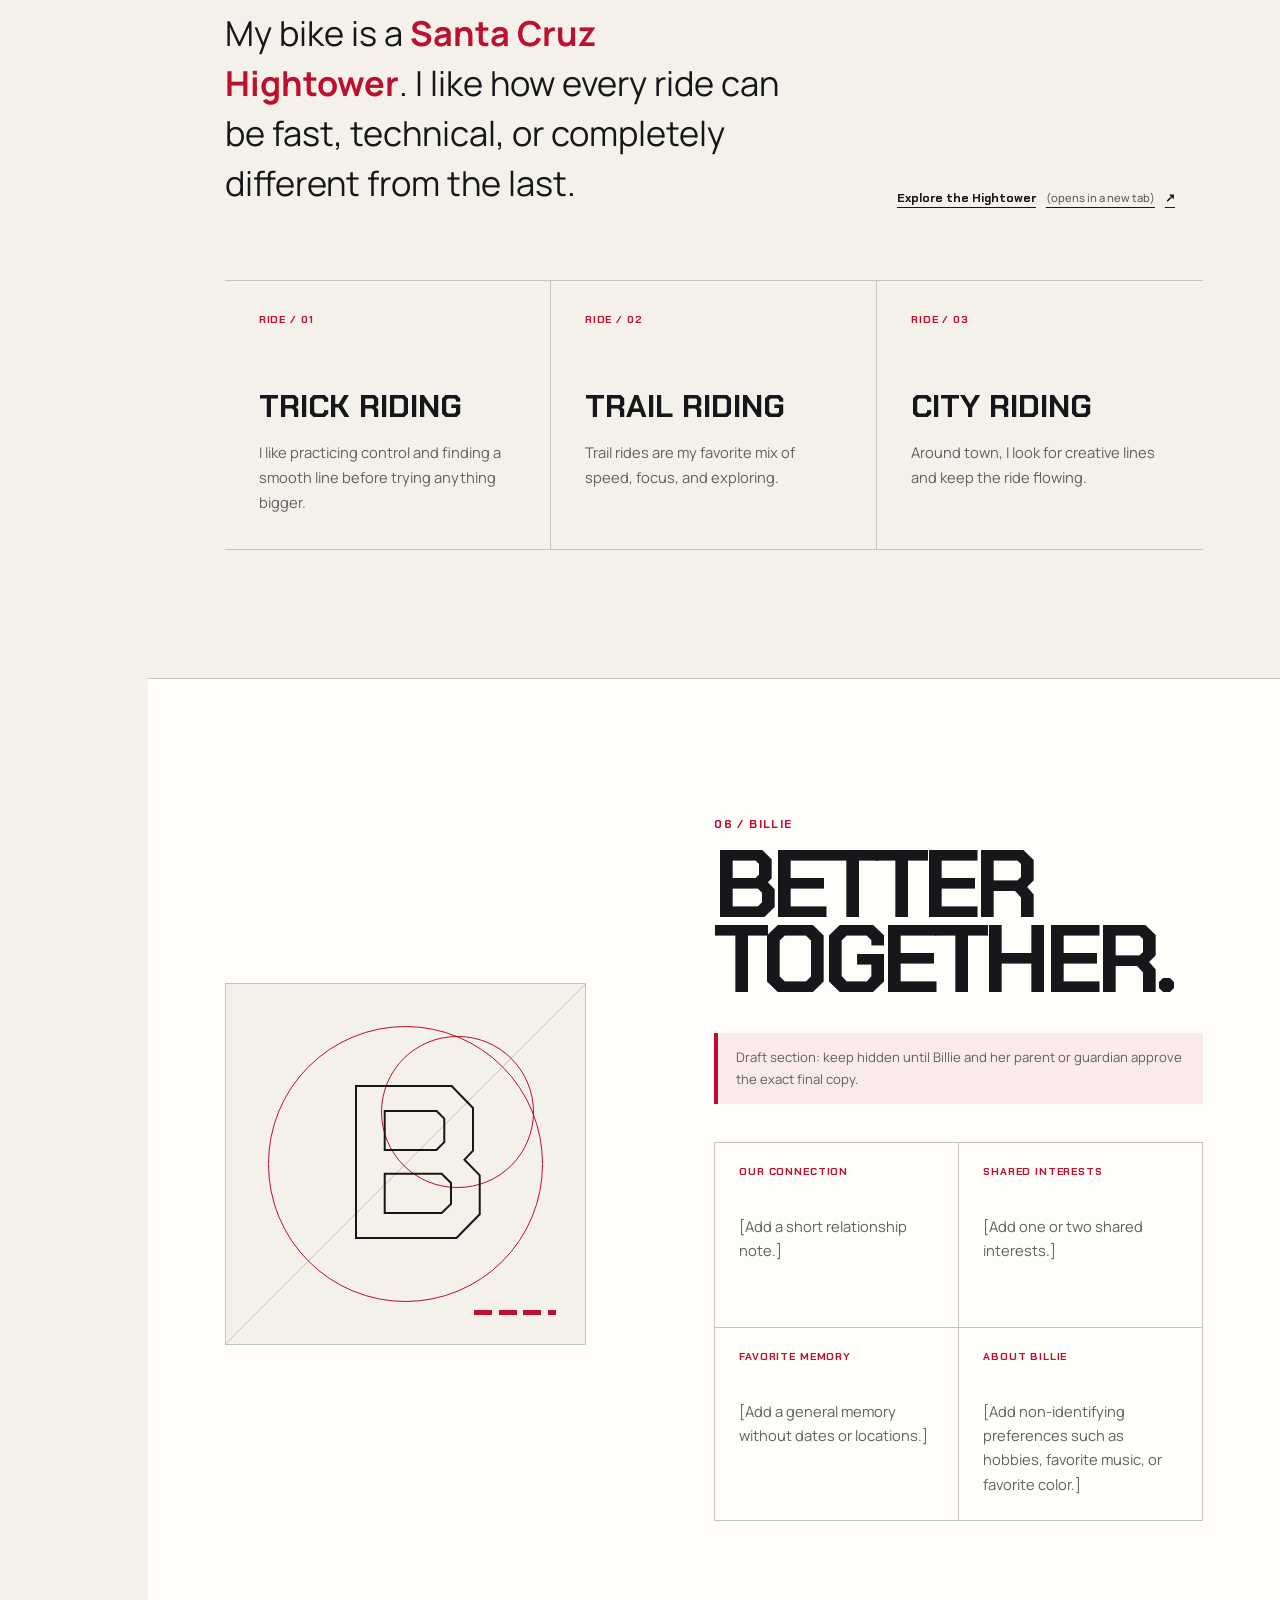
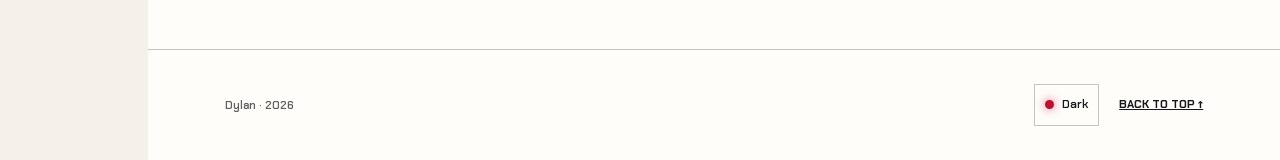
==== commit af7f5cd8: "Update about section title with test text" ====
--- a/index.html
+++ b/index.html
@@ -132,7 +132,7 @@
 					<div data-reveal>
 						<p class="section-kicker">02 / About me</p>
 						<h2 class="section-title" id="about-title">
-							Three words.<br />One direction.
+							Three words.<br />One direction. -test
 						</h2>
 						<p class="section-lede">
 							A quick snapshot of who I am and what keeps me
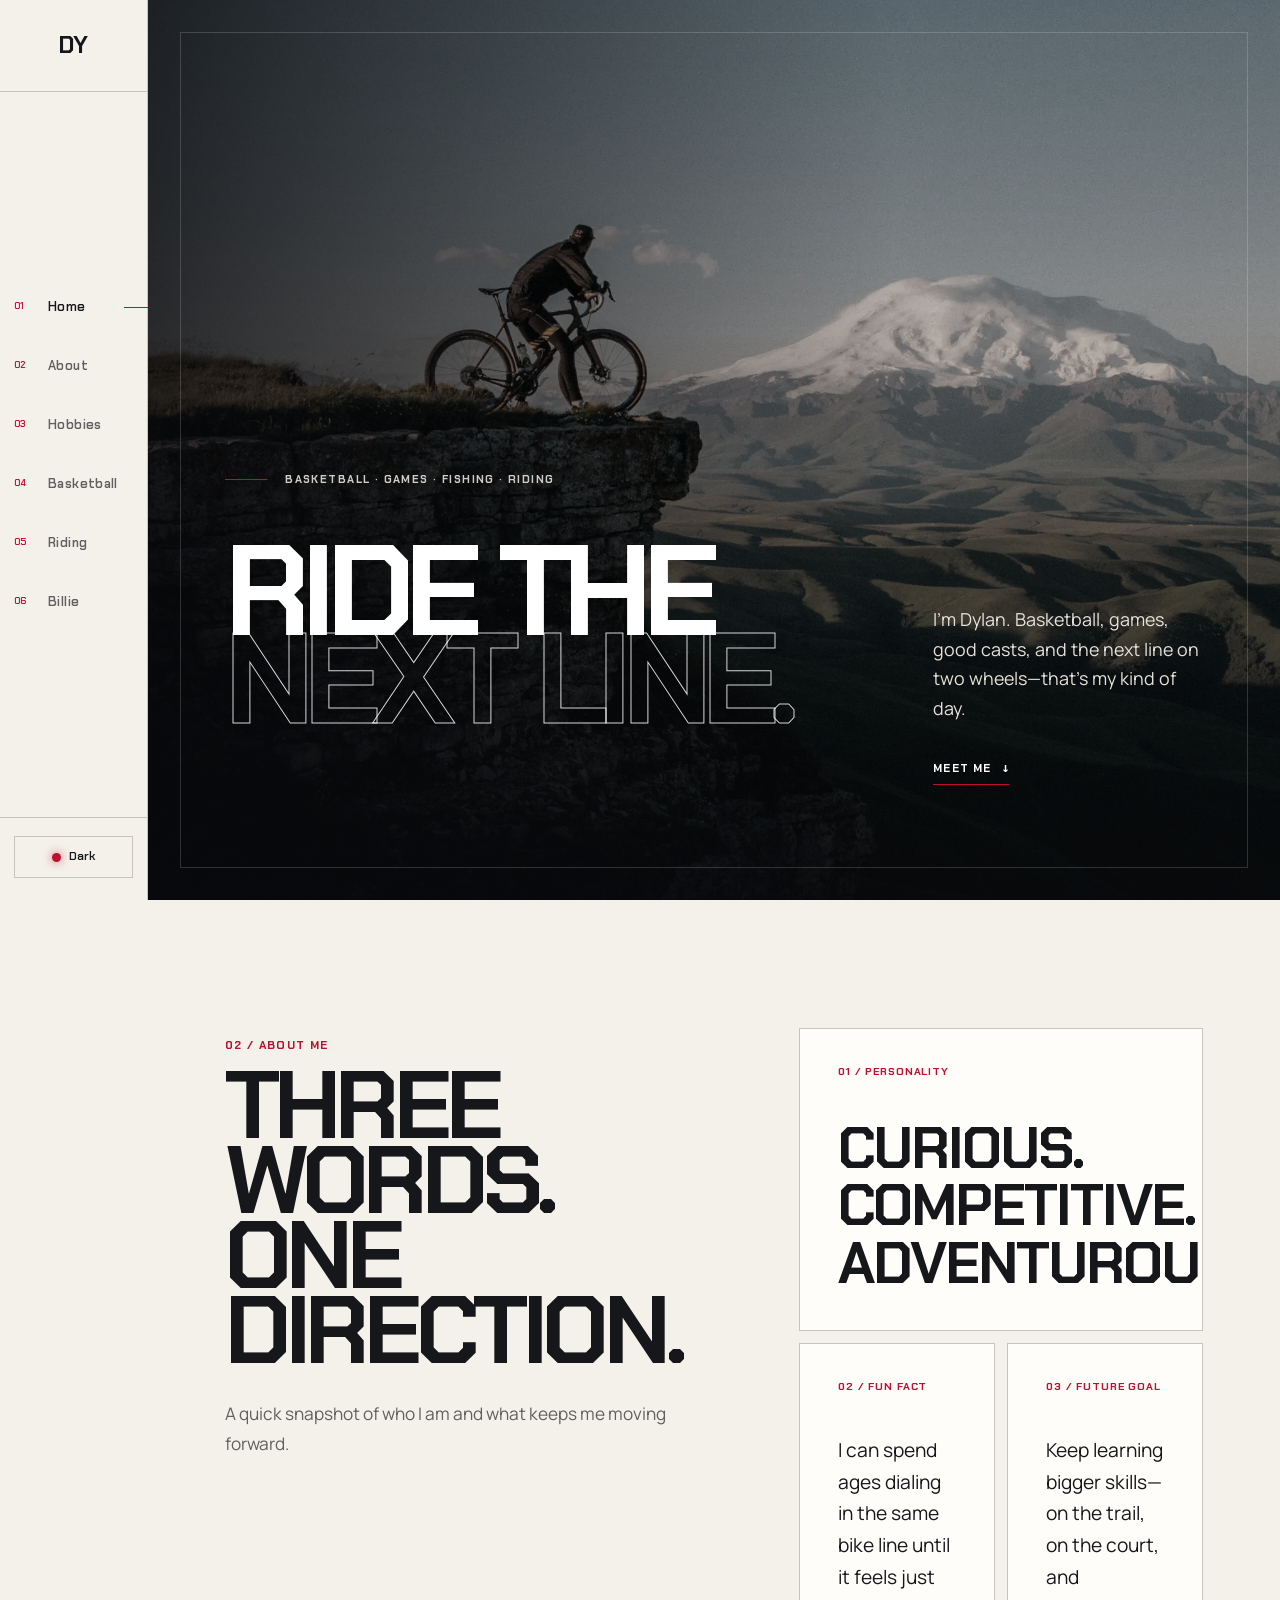
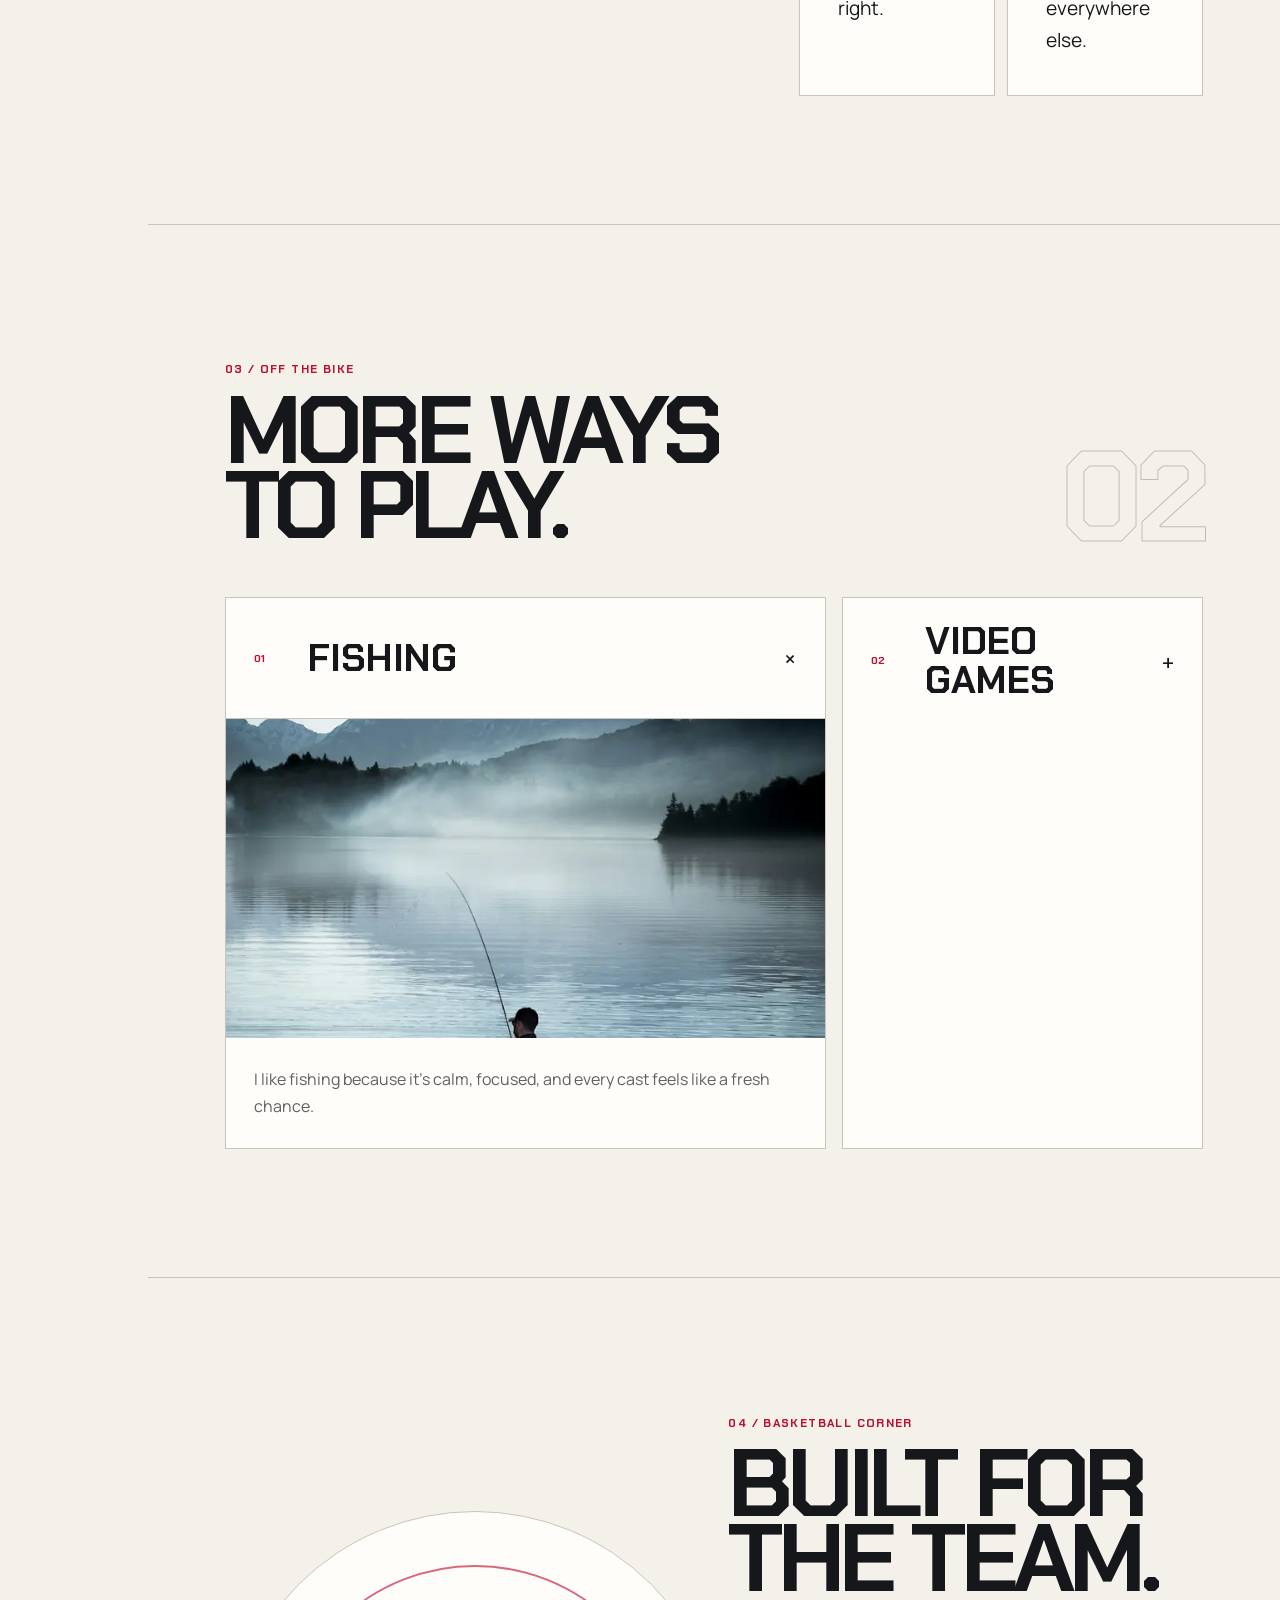
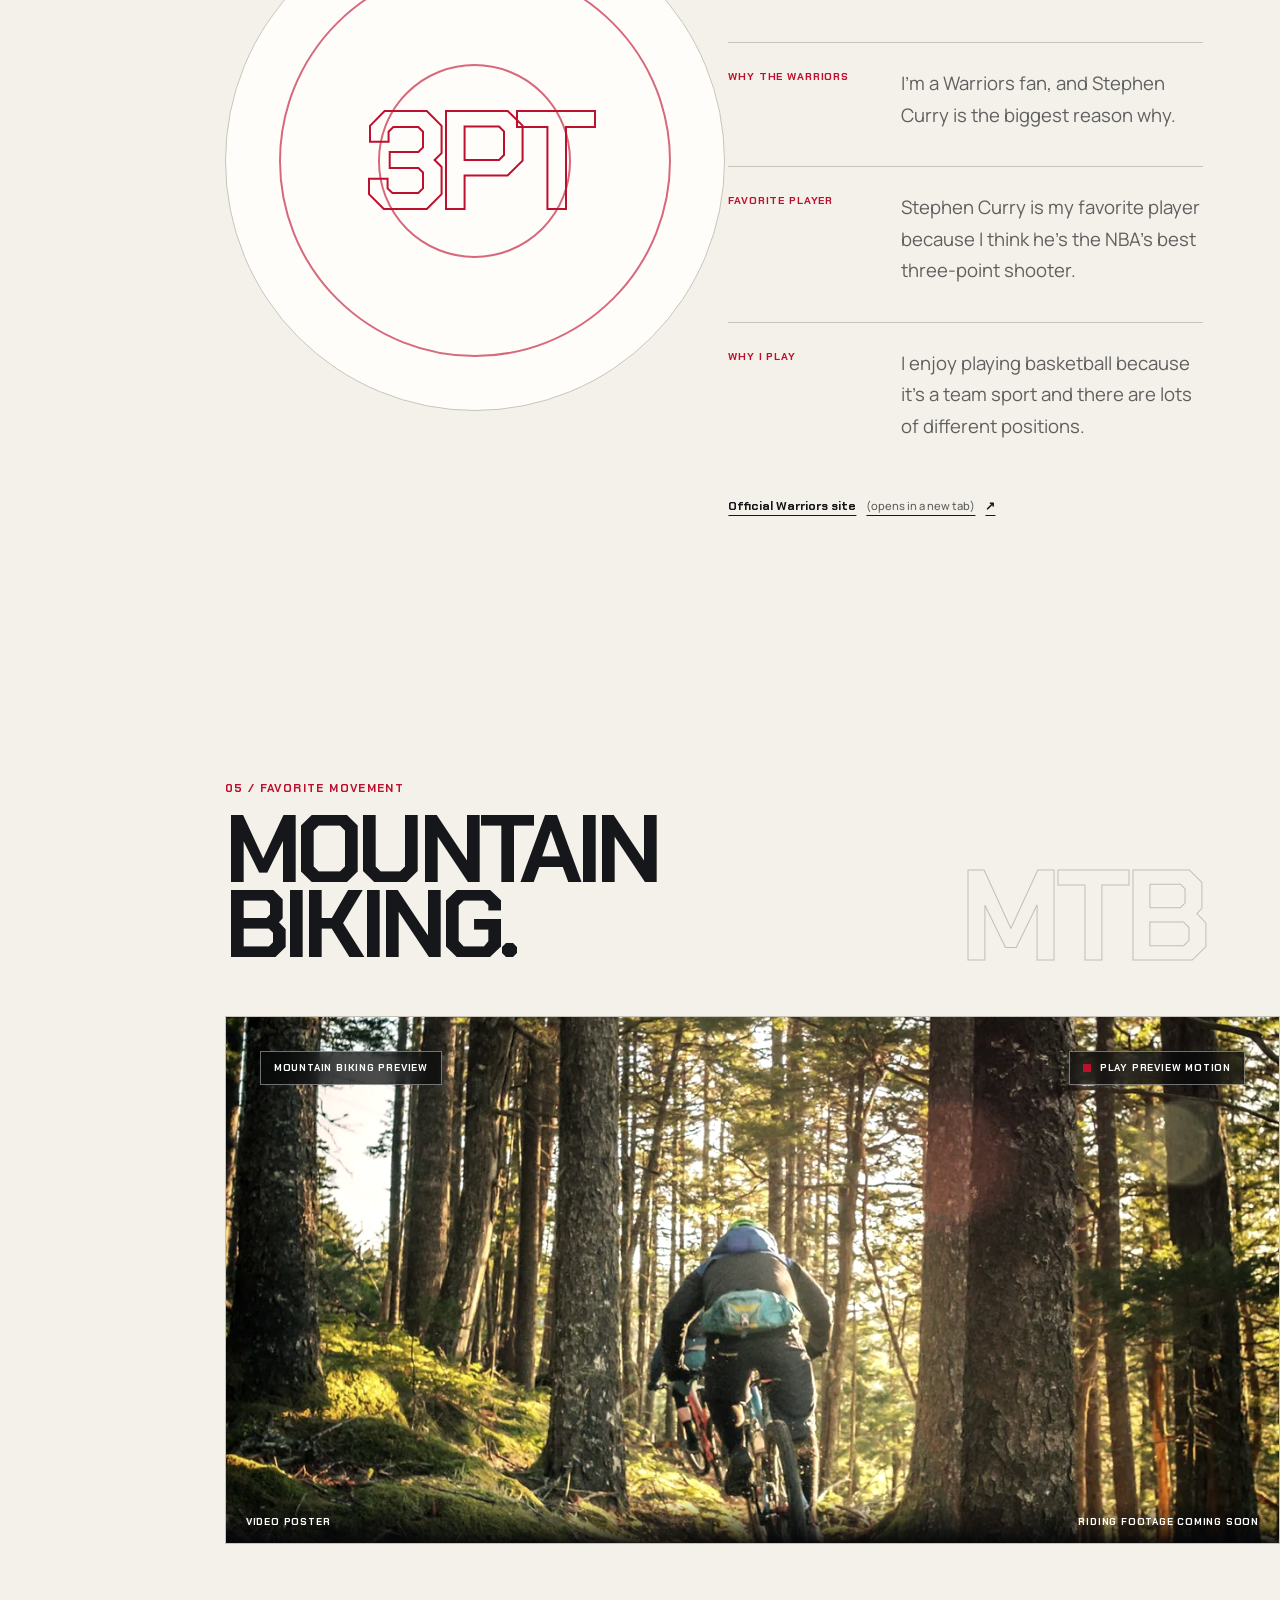
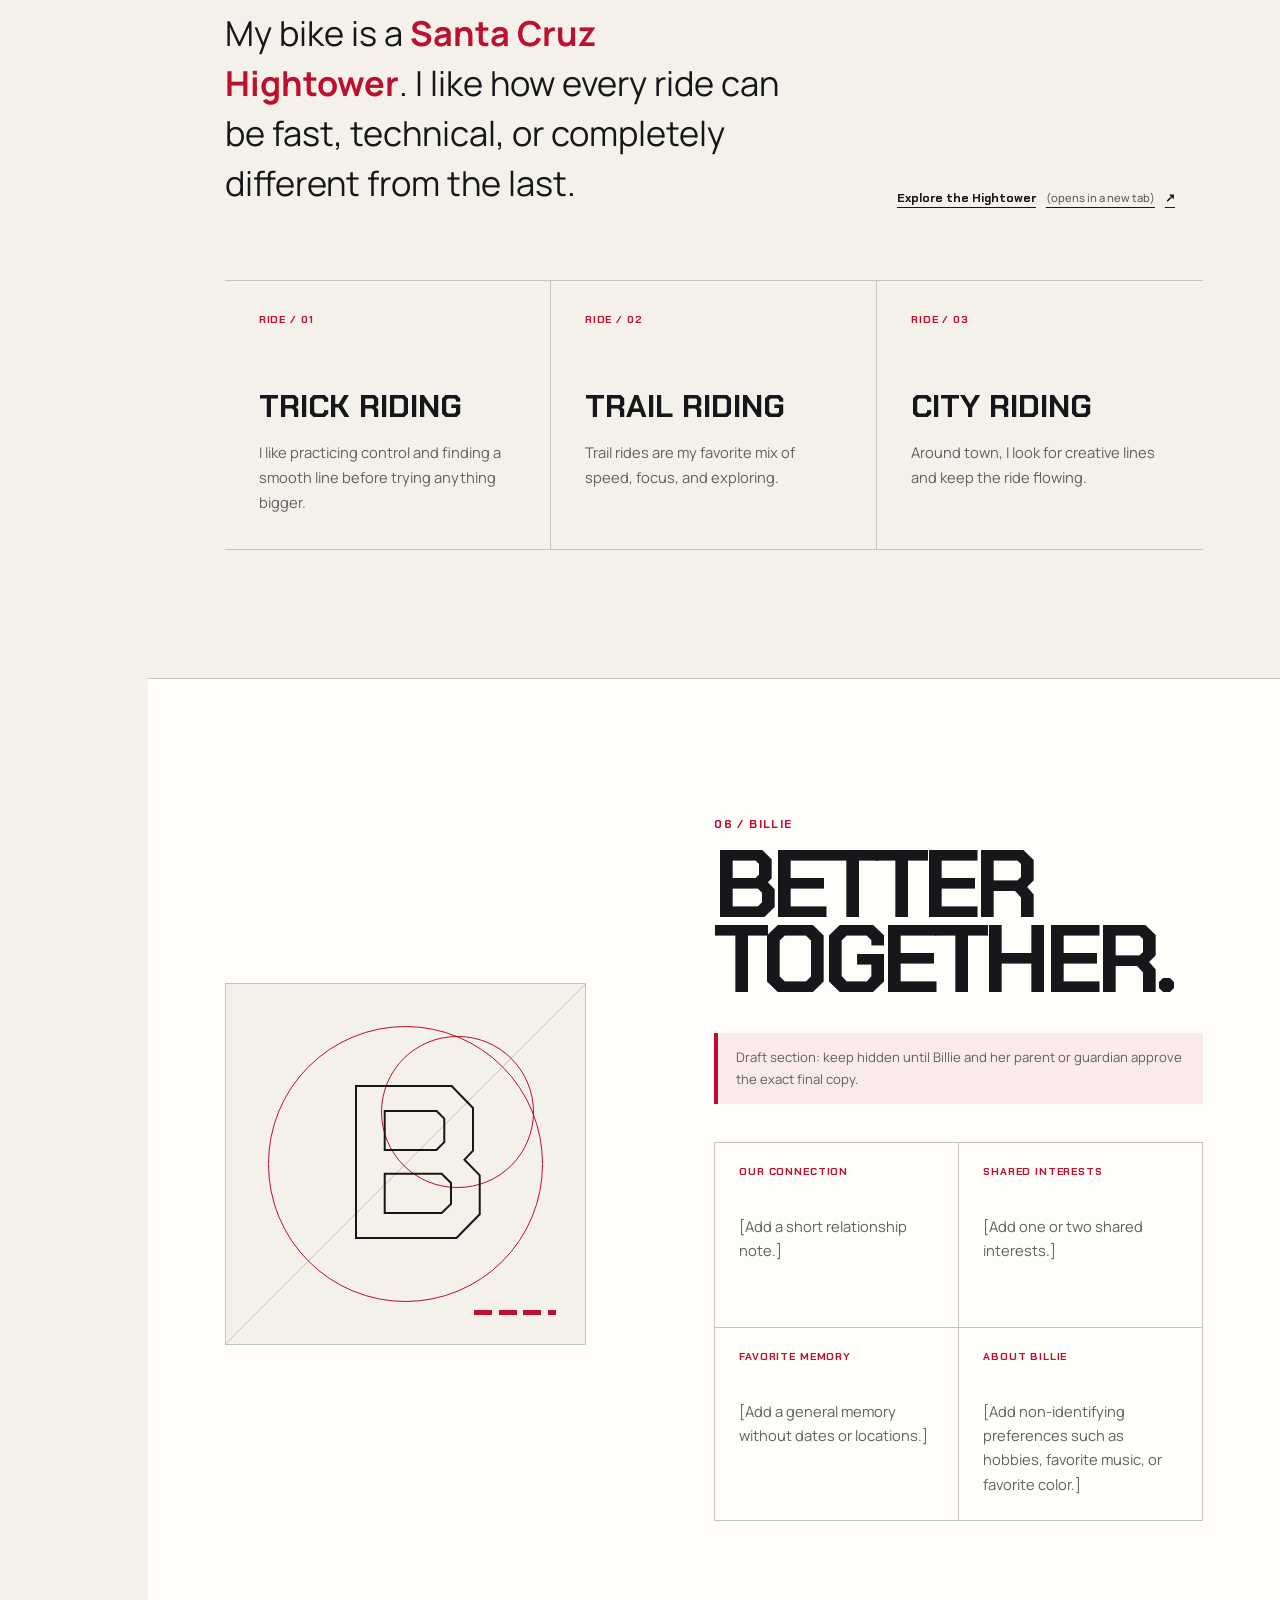
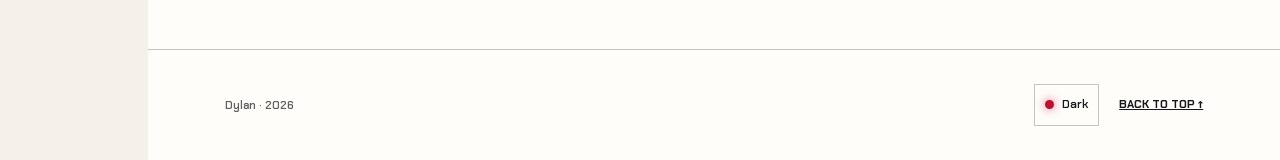
==== commit a318fb08: "Update section title and hobbies in index.html Removed '-test' from the section title and updated ho" ====
--- a/index.html
+++ b/index.html
@@ -132,7 +132,7 @@
 					<div data-reveal>
 						<p class="section-kicker">02 / About me</p>
 						<h2 class="section-title" id="about-title">
-							Three words.<br />One direction. -test
+							Three words.<br />One direction.
 						</h2>
 						<p class="section-lede">
 							A quick snapshot of who I am and what keeps me
@@ -216,7 +216,8 @@
 							</summary>
 							<div class="hobby-panel">
 								<div class="game-grid">
-									<span>NBA 2K</span><span>Rocket League</span
+									<span>NBA 2K</span>
+									<span>Rocket League</span
 									><span>Minecraft</span
 									><span>Rainbow Six Siege</span>
 								</div>
